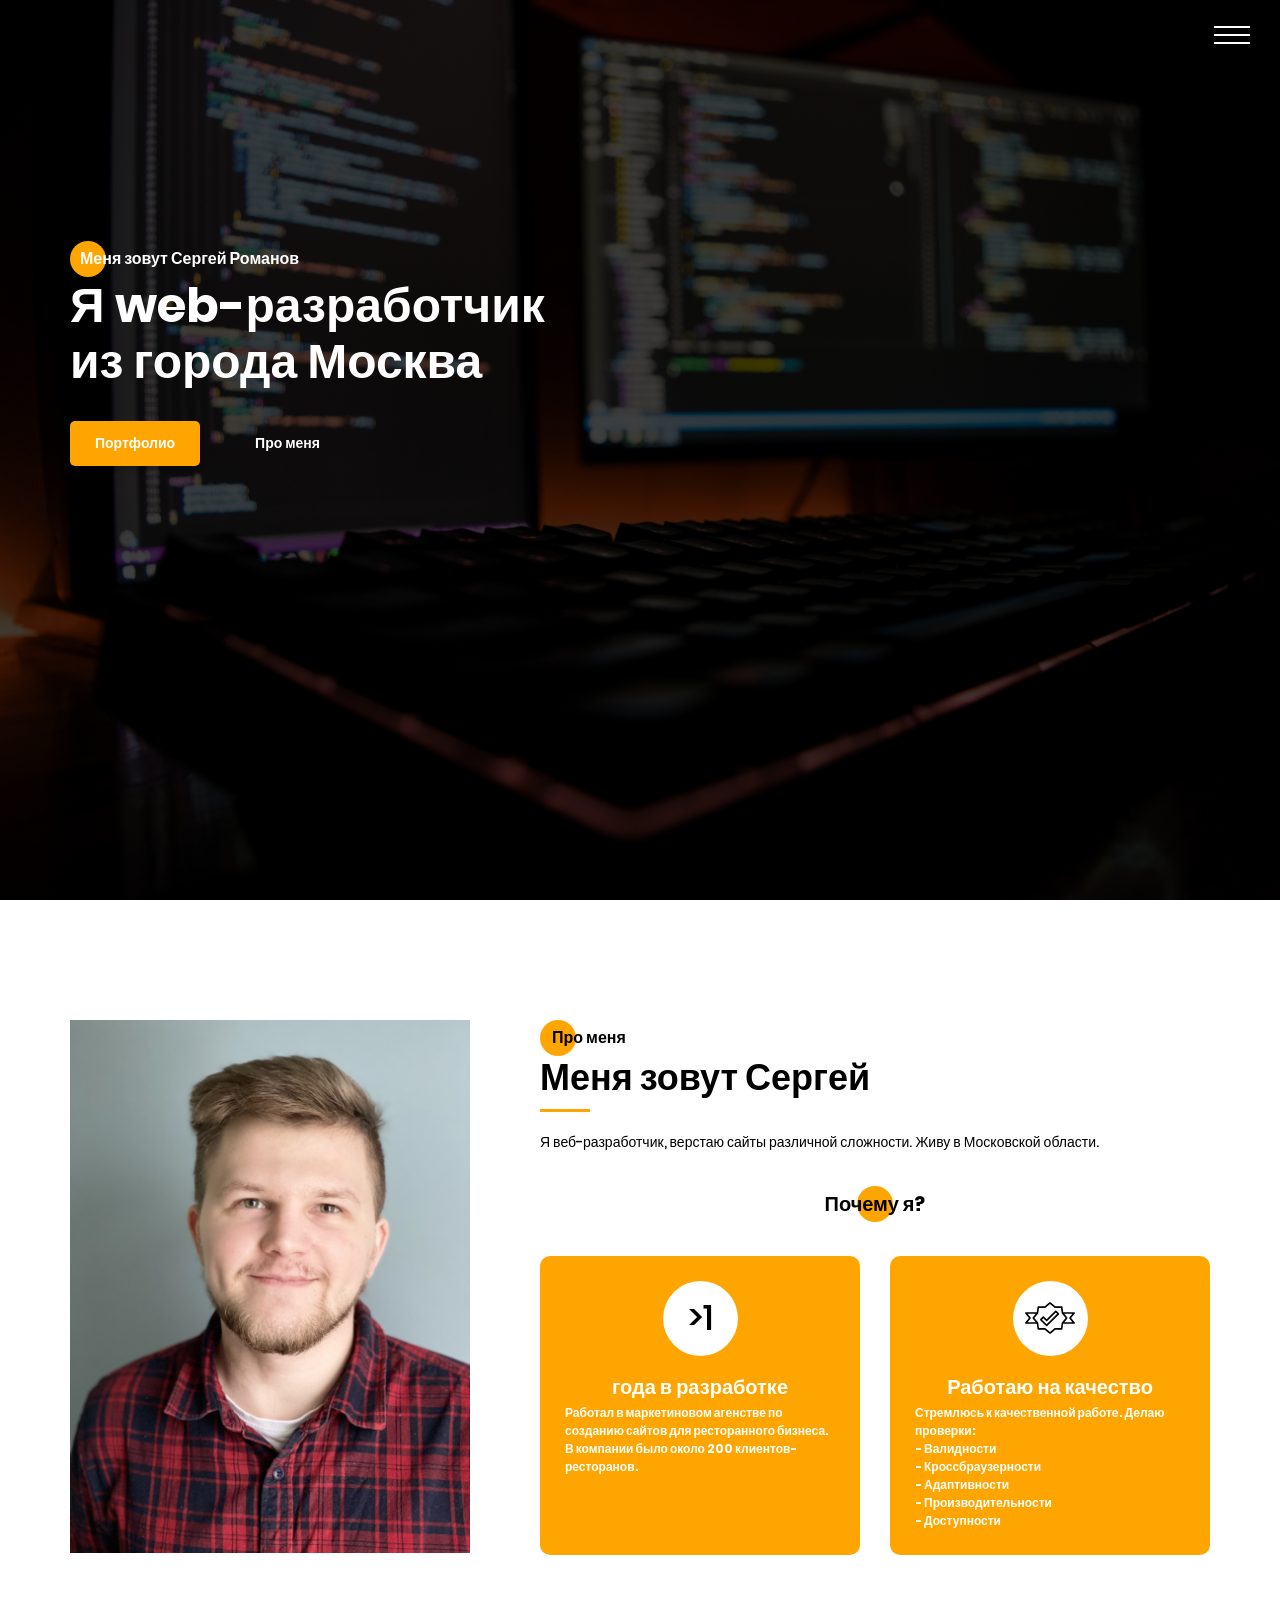
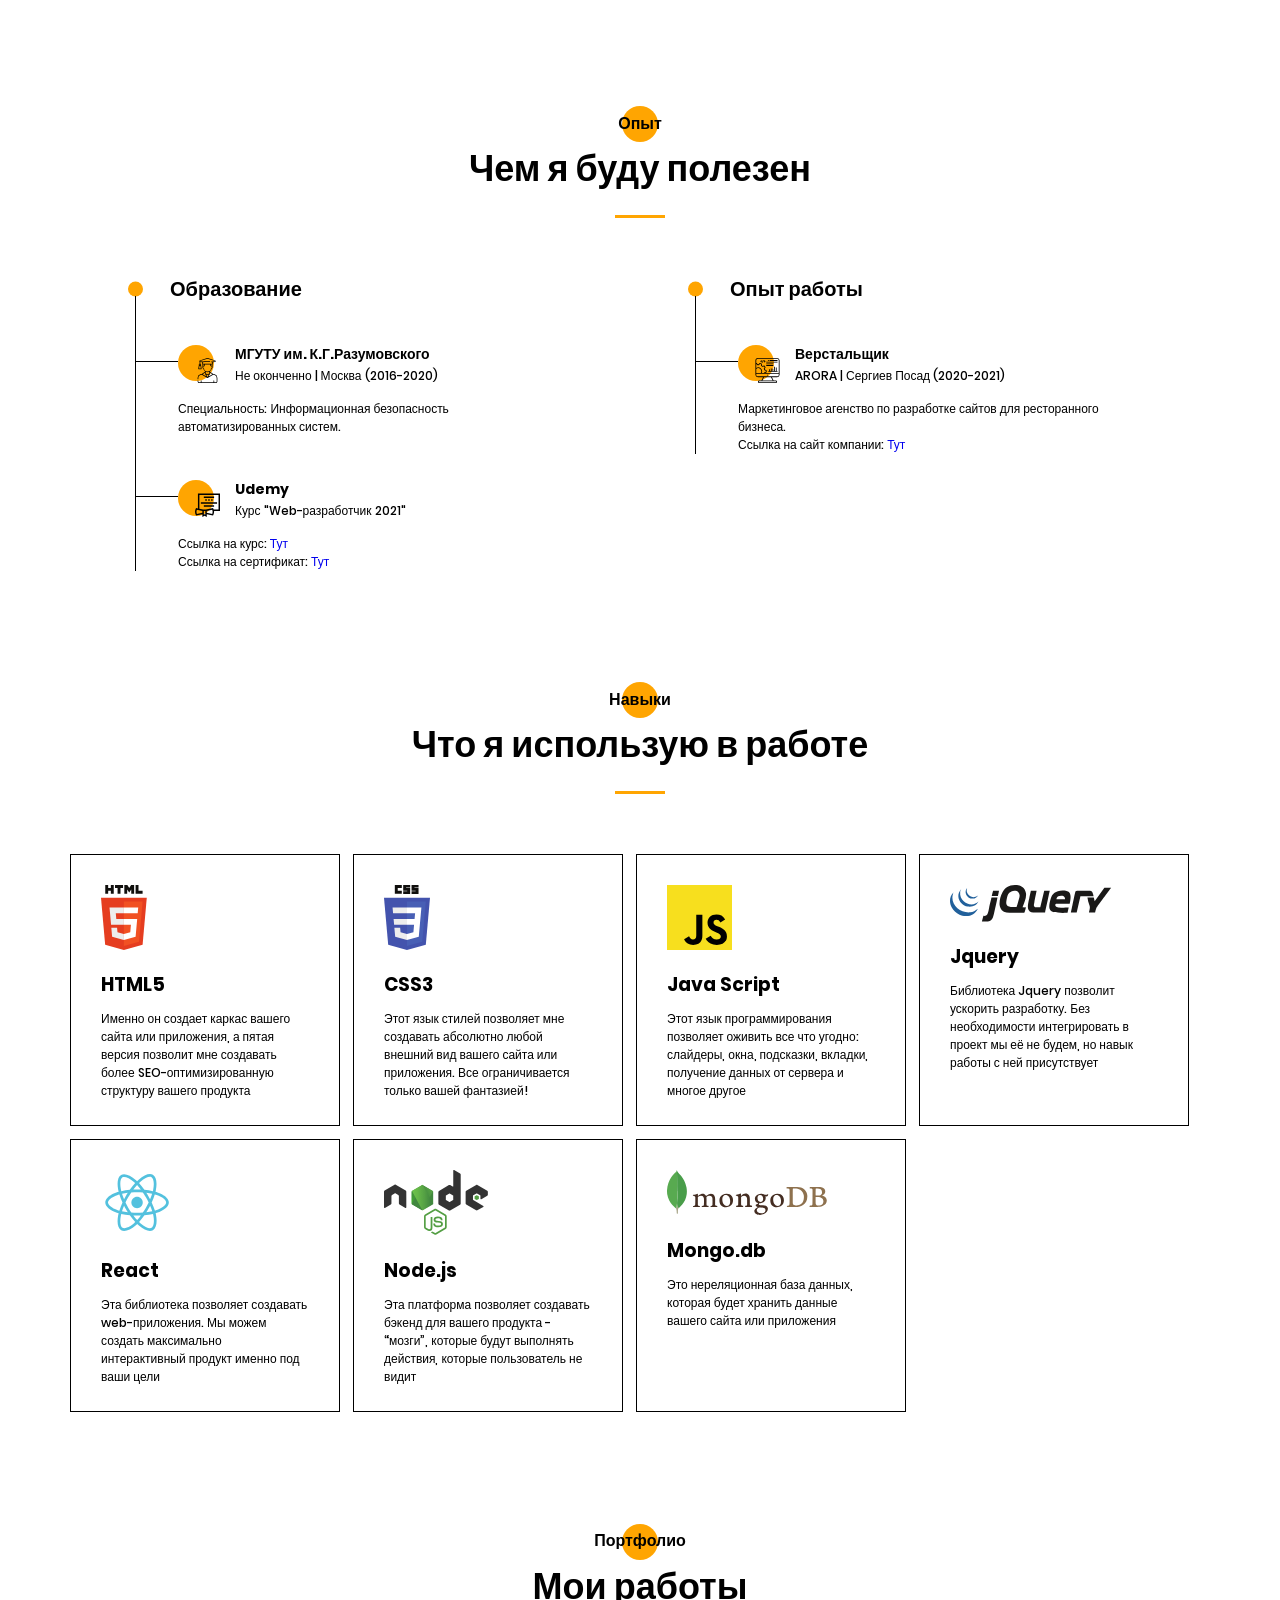
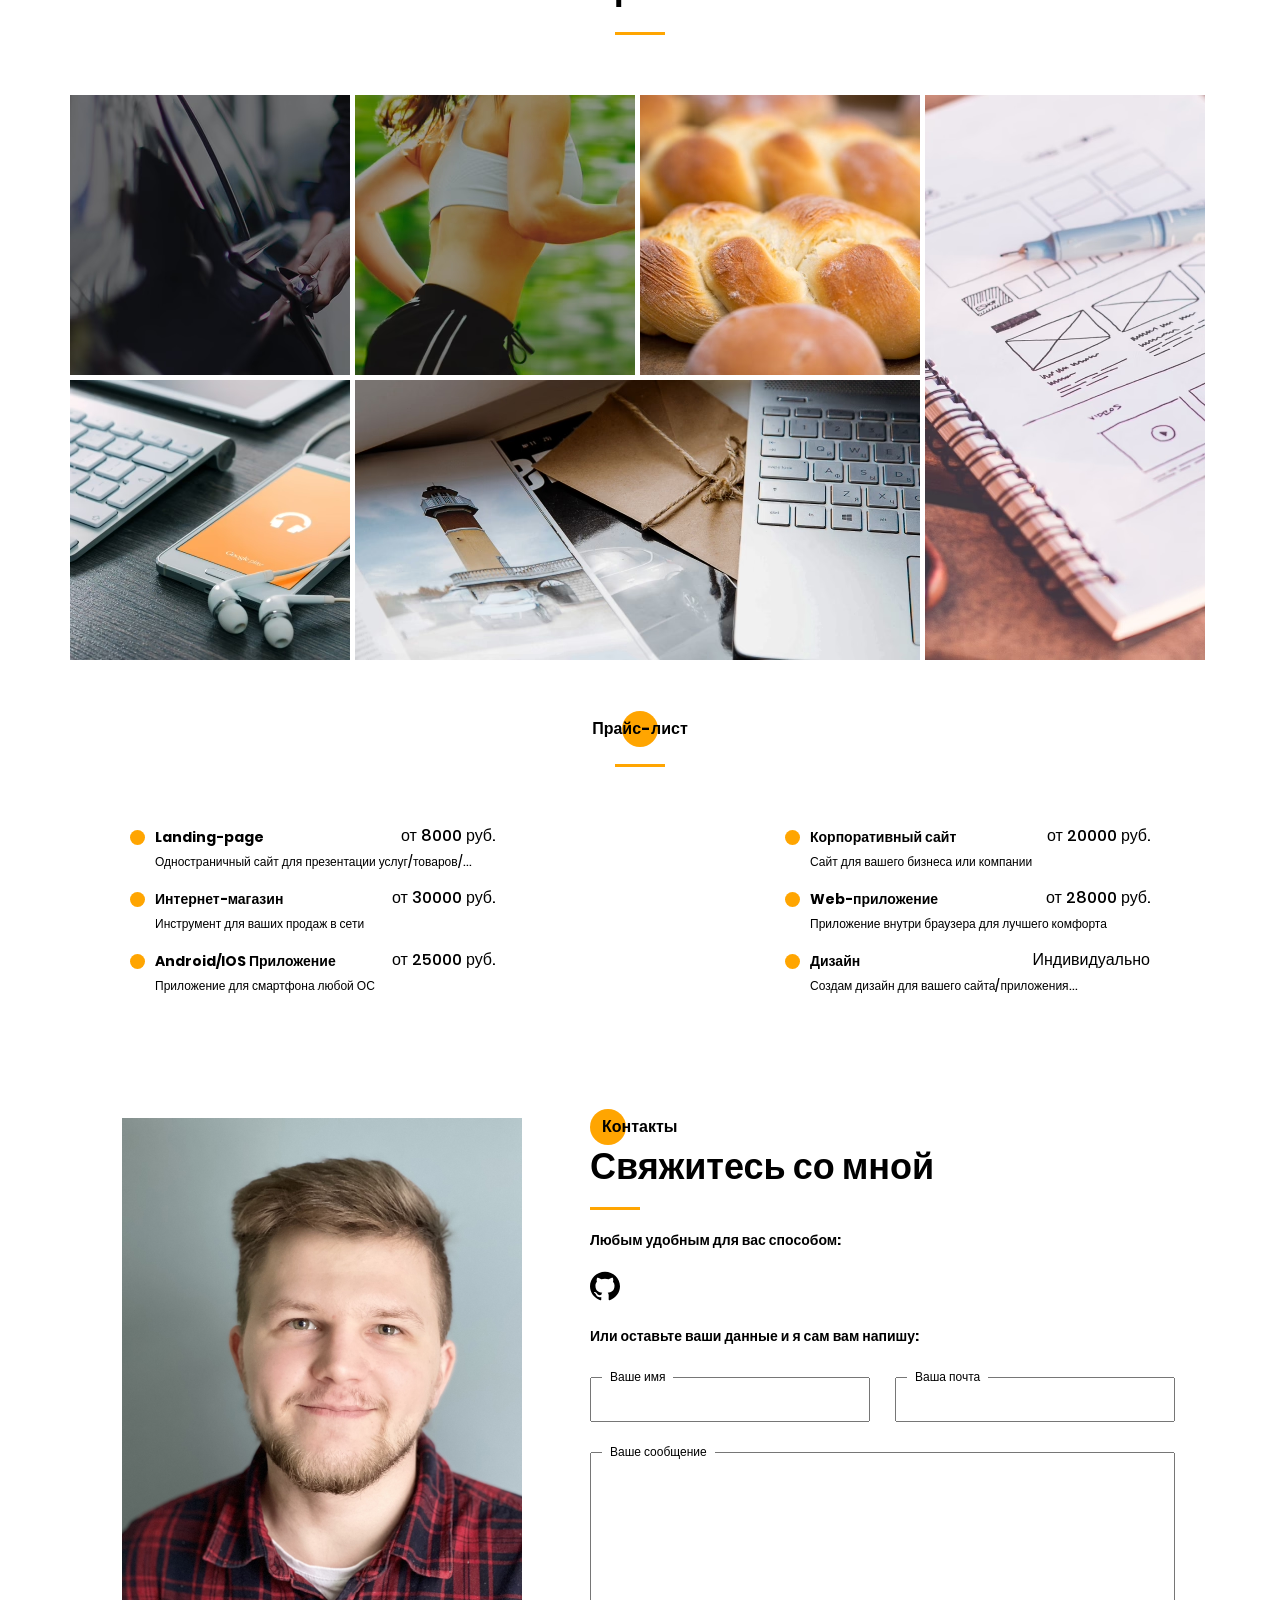
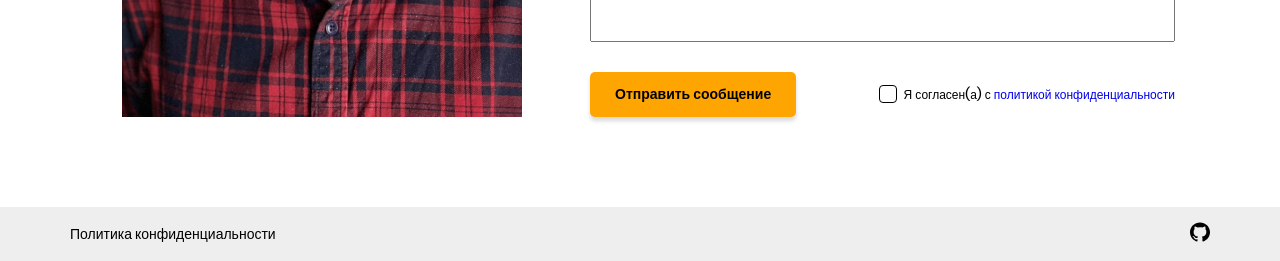
==== index.html @ 09a86904 "change text" ====
<!DOCTYPE html>
<html lang="ru" class="page">

<head>
  <meta charset="UTF-8">
  <meta name="viewport" content="width=device-width, initial-scale=1.0">
  <link rel="shortcut icon" href="favicon.ico" type="image/x-icon">
  <meta http-equiv="X-UA-Compatible" content="ie=edge">
  <meta name="theme-color" content="#111111">
  <meta name="description" content="Здесь вы можете заказать верстку сайта быстро и недорого.">
  <title>Портфолио | Романов Сергей</title>
  <link rel="stylesheet" href="css/vendor.css">
  <link rel="stylesheet" href="css/main.css">
  <script defer src="js/main.js"></script>
</head>


<body class="page__body">
  <div class="site-container">
    <main class="main">
      <div id="menu" class="menu">
    <div class="menu__block" tabindex="-1">
        <button class="btn-reset menu__close" tabindex="-1" aria-label="Закрыть меню">
          <svg>
            <use xlink:href="img/sprite.svg#Close"></use>
          </svg>
        </button>
        <nav class="menu__nav">
            <ul class="menu__list">
                <li class="menu__link"><a href="#about" aria-label="Перейти к разделу 'Про меня'">ПРО МЕНЯ</a></li>
                <li class="menu__link"><a href="#resume" aria-label="Перейти к разделу 'Мой опыт'">МОЙ ОПЫТ</a></li>
                <li class="menu__link"><a href="#skills" aria-label="Перейти к разделу 'Мои Навыки'">МОИ НАВЫКИ</a></li>
                <li class="menu__link"><a href="#portfolio" aria-label="Перейти к разделу 'Мои работы'">МОИ РАБОТЫ</a></li>
                <li class="menu__link"><a href="#price" aria-label="Перейти к разделу 'Прайс-лист'">ПРАЙС-ЛИСТ</a></li>
                <li class="menu__link"><a href="#contact" aria-label="Перейти к разделу 'Контакты'">КОНТАКТЫ</a></li>
            </ul>
        </nav>

        <ul class="menu__social">
            <li class="menu__social-item">
                <a target="_blank" href="https://github.com/Flargoin" class="menu__social-link" aria-label="Страница Github">
                  <svg>
                    <use xlink:href="img/sprite.svg#Github"></use>
                  </svg>
                </a>
            </li>
        </ul>
    </div>

    <div class="menu__overlay"></div>
</div>

      
      <section id="hero" class="hero">
    <a class="hero__hamburger" aria-label="Открыть меню сайта" href="#">
      <span></span>
    </a>
  <div class="container">
    <div class="hero__content">
      <div class="hero__subtitle title title--fz16">Меня зовут Сергей Романов</div>
      <h1 class="hero__title title title--fz48">Я web-разработчик из города Москва</h1>
      <div class="hero__btns">
        <a class="hero__portfolio-btn main-btn" href="#portfolio" aria-label="Перейти к списку работ">Портфолио</a>
        <a class="hero__about-btn second-btn" href="#about" aria-label="Перейти к разделу 'Про меня'">Про меня</a>
      </div>
    </div>
  </div>
</section>

      <section id="about" class="about">
    <div class="container">
        <div class="about__inner">
            <div class="about__img">
                <picture>
                  <source srcset="./img/about-img.avif" type="image/avif">
                  <source srcset="./img/about-img.webp" type="image/webp">
                  <img loading="lazy" src="./img/about-img.jpg" class="image" alt="">
                </picture>
            </div>
            <div class="about__content">
                <h2 class="about__subtitle title title--fz16">Про меня</h2>
                <div class="about__title title title--fz36">Меня зовут Сергей</div>
                <div class="divider"></div>
                <p class="about__text">
                 Я веб-разработчик, верстаю сайты различной сложности. Живу в Московской области.
                </p>
                <div class="about__advantages advantages">
                    <div class="title title--fz20 advantages__title">
                      Почему я?
                    </div>
                    <div class=" advantages__inner">

                      <div class="advantages__item">
                          <div class="advantages__item-icon">
                            >1
                          </div>
                          <div class="advantages__info">
                              <h3 class="advantages__item-title title title--fz20">года в разработке</h3>
                              <div class="advantages__item-text">
                                  Работал в маркетиновом агенстве по созданию сайтов для ресторанного бизнеса.
                                  В компании было около 200 клиентов-ресторанов.
                              </div>
                          </div>
                      </div>

                      <div class="advantages__item">
                          <div class="advantages__item-icon">
                              <svg>
                                <use xlink:href="img/sprite.svg#quality"></use>
                              </svg>
                          </div>
                          <div class="advantages__info">
                              <h3 class="advantages__item-title title title--fz20">Работаю на качество</h3>
                              <div class="advantages__item-text">
                                <!-- Переделать на список -->
                                Стремлюсь к качественной работе.
                                Делаю проверки:
                                <ul>
                                    <li>- Валидности</li>
                                    <li>- Кроссбраузерности</li>
                                    <li>- Адаптивности</li>
                                    <li>- Производительности</li>
                                    <li>- Доступности</li>
                                </ul>
                              </div>
                          </div>
                      </div>

<!--                       <div class="advantages__item">
                          <div class="advantages__item-icon">
                              <svg>
                                <use xlink:href="img/sprite.svg#book"></use>
                              </svg>
                          </div>
                          <div class="advantages__info">
                              <h3 class="advantages__item-title title title--fz20">Учусь новому</h3>
                              <div class="advantages__item-text">
                                  На данный момент прохожу курсы, друг за другом.
                                  В приоритете JavaScript и React.
                              </div>
                          </div>
                      </div> -->
                  </div>
                </div>
            </div>
        </div>
    </div>
</section>

      <section id="resume" class="resume">
    <div class="container">
        <h2 class="title title--fz16 resume__title">Опыт</h2>
        <div class="title title--fz36 resume__subtitle">Чем я буду полезен</div>
        <div class="divider"></div>

        <div class="resume__wrapper">
            <div class="resume__column">
                <h3 class="title title--fz20 resume__column-title">Образование</h3>


                <ul>
                    <li>
                        <div class="resume__item">
                            <div class="resume__item-head">
                                <div class="resume__item-icon">
                                    <svg class="">
                                      <use xlink:href="img/sprite.svg#University"></use>
                                    </svg>
                                </div>
                                <h4 class="title title--fz14 resume__item-title">
                                    МГУТУ им. К.Г.Разумовского
                                </h4>
                                <div class="resume__item-location">
                                    Не оконченно | Москва (2016-2020)
                                </div>
                            </div>
                            <div class="resume__item-body">
                                Специальность: Информационная безопасность автоматизированных систем.
                            </div>
                        </div>
                    </li>
                    <li>
                        <div class="resume__item">
                            <div class="resume__item-head">
                                <div class="resume__item-icon">
                                    <svg class="">
                                      <use xlink:href="img/sprite.svg#Courses"></use>
                                    </svg>
                                </div>
                                <h4 class="title title--fz14 resume__item-title">
                                    Udemy
                                </h4>
                                <div class="resume__item-location">
                                    Курс "Web-разработчик 2021"
                                </div>
                            </div>

                            <div class="resume__item-body">
                                Ссылка на курс: <a target="_blank" href="https://www.udemy.com/course/webdeveloper/" aria-label="Ссылка на курс">Тут</a><br>
                                Ссылка на сертификат: <a target="_blank" href="https://udemy-certificate.s3.amazonaws.com/pdf/UC-37248fbf-ba87-4521-9a30-e60931971bc7.pdf" aria-label="Ссылка на сертификат">Тут</a> <br>
                            </div>
                        </div>
                    </li>
                </ul>
            </div>

            <div class="resume__column">
                <h3 class="title title--fz20 resume__column-title">Опыт работы</h3>

                <ul>
                    <li>
                        <div class="resume__item">
                            <div class="resume__item-head">
                                <div class="resume__item-icon">
                                    <svg class="">
                                      <use xlink:href="img/sprite.svg#Developer"></use>
                                    </svg>
                                </div>
                                <h4 class="title title--fz14 resume__item-title">
                                    Верстальщик
                                </h4>
                                <div class="resume__item-location">
                                    ARORA | Сергиев Посад (2020-2021)
                                </div>
                            </div>

                            <div class="resume__item-body">
                                Маркетинговое агенство по разработке сайтов для ресторанного бизнеса. <br>
                                Ссылка на сайт компании: <a target="_blank" href="https://arora.pro/" aria-label="Ссылка на сайт компании">Тут</a>
                            </div>
                        </div>
                    </li>
                </ul>
            </div>
        </div>
    </div>
</section>

      <section id="skills" class="skills">
  <div class="container">
    <h2 class="title title--fz16 skills__title">Навыки</h2>
    <div class="title title--fz36 skills__subtitle">Что я использую в работе</div>
    <div class="divider"></div>

    <div class="skills__wrapper">
      <div class="skills__item">
        <img class="skills__item-img" src="./img/svg/html5.svg" alt="html5 logo">

        <h3 class="title title--fz21 skills__item-title">
          HTML5
        </h3>
        <p class="skills__item-text">
          Именно он создает каркас вашего сайта или приложения, а пятая версия позволит мне создавать более SEO-оптимизированную структуру вашего продукта
        </p>
      </div>

      <div class="skills__item">
        <img class="skills__item-img" src="./img/svg/css3.svg" alt="CSS3 logo">

        <h3 class="title title--fz21 skills__item-title">
          CSS3
        </h3>
        <p class="skills__item-text">
          Этот язык стилей позволяет мне создавать абсолютно любой внешний вид вашего сайта или приложения. Все ограничивается только вашей фантазией!
        </p>
      </div>

      <div class="skills__item">
        <img class="skills__item-img" src="./img/svg/JS.svg" alt="JavaScript logo">

        <h3 class="title title--fz21 skills__item-title">
          Java Script
        </h3>
        <p class="skills__item-text">
          Этот язык программирования позволяет оживить все что угодно: слайдеры, окна, подсказки, вкладки, получение данных от сервера и многое другое
        </p>
      </div>

      <div class="skills__item">
        <img class="skills__item-img" src="./img/svg/Jquery.svg" alt="Jquery logo">

        <h3 class="title title--fz21 skills__item-title">
          Jquery
        </h3>
        <p class="skills__item-text">
          Библиотека Jquery позволит ускорить разработку. Без необходимости интегрировать в проект мы её не будем, но навык работы с ней присутствует
        </p>
      </div>

      <div class="skills__item">
        <img class="skills__item-img" src="./img/svg/React.svg" alt="React logo">

        <h3 class="title title--fz21 skills__item-title">
          React
        </h3>
        <p class="skills__item-text">
          Эта библиотека позволяет создавать web-приложения. Мы можем создать максимально интерактивный продукт именно под ваши цели
        </p>
      </div>

      <div class="skills__item">
        <img class="skills__item-img" src="./img/svg/Node.js.svg" alt="Nodejs logo">

        <h3 class="title title--fz21 skills__item-title">
          Node.js
        </h3>
        <p class="skills__item-text">
          Эта платформа позволяет создавать бэкенд для вашего продукта - “мозги”, которые будут выполнять действия, которые пользователь не видит
        </p>
      </div>

      <div class="skills__item">
        <img class="skills__item-img" src="./img/svg/Mongo.db.svg" alt="Mongo logo">

        <h3 class="title title--fz21 skills__item-title">
          Mongo.db
        </h3>
        <p class="skills__item-text">
          Это нереляционная база данных, которая будет хранить данные вашего сайта или приложения
        </p>
      </div>
    </div>
  </div>
</section>

      <section id="portfolio" class="portfolio">
  <div class="container">
    <h2 class="title title--fz16 centered portfolio__title">Портфолио</h2>
    <div class="title title--fz36 centered portfolio__subtitle">Мои работы</div>
    <div class="divider"></div>

    <div class="portfolio__wrapper">
      <a class="portfolio__item" href="#" tabindex="0" aria-label="Проект Uber">
        <picture>
          <source srcset="./img/portfolio/uber.avif" type="image/avif">
          <source srcset="./img/portfolio/uber.webp" type="image/webp">
          <img loading="lazy" src="./img/portfolio/uber.jpg" class="image" width="280" height="280" alt="Uber site">
        </picture>
        <div class="portfolio__item-inner">
          <h3 class="title title--fz20 portfolio__item-title">
            Uber Taxi
          </h3>
          <p class="portfolio__item-text">
            Сайт где можно быстро и просто заказать такси
          </p>
        </div>
      </a>

      <a class="portfolio__item" href="#" tabindex="0" aria-label="Проект Pulse">
        <picture>
          <source srcset="./img/portfolio/pulse.avif" type="image/avif">
          <source srcset="./img/portfolio/pulse.webp" type="image/webp">
          <img loading="lazy" src="./img/portfolio/pulse.jpg" class="image" width="280" height="280" alt="Uber site">
        </picture>
        <div class="portfolio__item-inner">
          <h3 class="title title--fz20 portfolio__item-title">
            Pulse
          </h3>
          <p class="portfolio__item-text">
            Сайт где можно подобрать пульсометр для ваших задач.
          </p>
        </div>
      </a>

      <a class="portfolio__item" href="#" tabindex="0" aria-label="Проект Bread">
        <picture>
          <source srcset="./img/portfolio/bread.avif" type="image/avif">
          <source srcset="./img/portfolio/bread.webp" type="image/webp">
          <img loading="lazy" src="./img/portfolio/bread.jpg" class="image" width="280" height="280" alt="Uber site">
        </picture>
        <div class="portfolio__item-inner">
          <h3 class="title title--fz20 portfolio__item-title">
            Bread
          </h3>
          <p class="portfolio__item-text">
            Сайт пекарни в г.Москва
          </p>
        </div>
      </a>

      <a class="portfolio__item portfolio__item--vertical" href="#" tabindex="0" aria-label="Проект Plans">
        <picture>
          <source srcset="./img/portfolio/plans.avif" type="image/avif">
          <source srcset="./img/portfolio/plans.webp" type="image/webp">
          <img loading="lazy" src="./img/portfolio/plans.jpg" class="image" alt="Uber site">
        </picture>
        <div class="portfolio__item-inner">
          <h3 class="title title--fz20 portfolio__item-title">
            Plans
          </h3>
          <p class="portfolio__item-text">
            Сайт для удобного планирования дня.
          </p>
        </div>
      </a>

      <a class="portfolio__item" href="#" tabindex="0" aria-label="Проект IPad">
        <picture>
          <source srcset="./img/portfolio/ipad.avif" type="image/avif">
          <source srcset="./img/portfolio/ipad.webp" type="image/webp">
          <img loading="lazy" src="./img/portfolio/ipad.jpg" class="image" width="280" height="280" alt="Uber site">
        </picture>
        <div class="portfolio__item-inner">
          <h3 class="title title--fz20 portfolio__item-title">
            iPad
          </h3>
          <p class="portfolio__item-text">
            Сайт для любителей техники Apple, а в частности IPad.
        </div>
      </a>

      <a class="portfolio__item portfolio__item--horizontal" href="#" tabindex="0" aria-label="Проект Mac">
        <picture>
          <source srcset="./img/portfolio/mac.avif" type="image/avif">
          <source srcset="./img/portfolio/mac.webp" type="image/webp">
          <img loading="lazy" src="./img/portfolio/mac.jpg" class="image" alt="Uber site">
        </picture>
        <div class="portfolio__item-inner">
          <h3 class="title title--fz20 portfolio__item-title">
            Mac
          </h3>
          <p class="portfolio__item-text">
            Сайт для любителей техники Apple, а в частности Mac.
          </p>
        </div>
      </a>
    </div>
  </div>
</section>

      <div id="price" class="price">
  <div class="container">
    <h2 class="title title--fz16 price__title">Прайс-лист</h2>
    <div class="divider"></div>

    <div class="price__wrapper">

      <div class="price__item">
        <div class="price__item-title">
          Landing-page
        </div>
        <div class="price__item-value">
          от 8000 руб.
        </div>
        <p class="price__item-descr">
          Одностраничный сайт для презентации услуг/товаров/...
        </p>
      </div>

      <div class="price__item">
        <div class="price__item-title">
          Корпоративный сайт
        </div>
        <div class="price__item-value">
          от 20000 руб.
        </div>
        <p class="price__item-descr">
          Сайт для вашего бизнеса или компании
        </p>
      </div>

      <div class="price__item">
        <div class="price__item-title">
          Интернет-магазин
        </div>
        <div class="price__item-value">
          от 30000 руб.
        </div>
        <p class="price__item-descr">
          Инструмент для ваших продаж в сети
        </p>
      </div>

      <div class="price__item">
        <div class="price__item-title">
          Web-приложение
        </div>
        <div class="price__item-value">
          от 28000 руб.
        </div>
        <p class="price__item-descr">
          Приложение внутри браузера для лучшего комфорта
        </p>
      </div>

      <div class="price__item">
        <div class="price__item-title">
          Android/IOS Приложение
        </div>
        <div class="price__item-value">
          от 25000 руб.
        </div>
        <p class="price__item-descr">
          Приложение для смартфона любой ОС
        </p>
      </div>

      <div class="price__item">
        <div class="price__item-title">
          Дизайн
        </div>
        <div class="price__item-value">
          Индивидуально
        </div>
        <p class="price__item-descr">
          Создам дизайн для вашего сайта/приложения...
        </p>
      </div>

    </div>
  </div>
</div>

      <section id="contact" class="contact">
  <div class="container">
    <div class="contact__wrapper">

      <div class="contact__img">
        <picture>
          <source srcset="./img/about-img.avif" type="image/avif">
          <source srcset="./img/about-img..webp" type="image/webp">
          <img loading="lazy" src="./img/about-img.jpg" class="image" alt="photo">
        </picture>
      </div>

      <div class="contact__content">
        <h2 class="title title--fz16 contact__title">Контакты</h2>
        <div class="title title--fz36 contact__subtitle">Свяжитесь со мной</div>
        <div class="divider"></div>

        <div class="contact__social">
          <p class="contact__text">
            Любым удобным для вас способом:
          </p>
          <ul class="social contact__social-list" title="Социальные сети">
            <li class="social__item">
              <a href="https://github.com/Flargoin" target="_blank" class="social__link social__link--fb" aria-label="Страница Github">
                <svg>
                  <use xlink:href="img/sprite.svg#Github"></use>
                </svg>
              </a>
            </li>
          </ul>
        </div>

        <p class="contact__text">
          Или оставьте ваши данные и я сам вам напишу:
        </p>

        <form class="form contact__form" action="#">
          <div class="form__group">
            <label class="form__label" for="form__name">Ваше имя</label>
            <input id="form__name" class="form__input" type="text" aria-label="Введите своё имя">
          </div>

          <div class="form__group">
            <label class="form__label" for="form__email">Ваша почта</label>
            <input id="form__email" class="form__input" type="text" aria-label="Введите свою электронную почту">
          </div>

          <div class="form__group form__textarea">
            <label class="form__label" for="form__text">Ваше сообщение</label>
            <textarea id="form__text" name="text" cols="30" rows="10" aria-label="Введите своё сообщение"></textarea>
          </div>

          <div class="form__bottom">
            <button class="main-btn form__btn">Отправить сообщение</button>
            <div class="form__group">
              <input id="form__policy" class="form__checkbox" type="checkbox" aria-label="Поставив здесь галочку вы принимаете политику конфиденциальности">
              <label for="form__policy" class="form__label-check">
                Я согласен(а) с <a target="_blank" href="./privacy.html" aria-label="Ссылка на политику конфиденциальности">политикой конфиденциальности</a>
              </label>
            </div>
          </div>
        </form>
      </div>

    </div>
  </div>
</section>

    </main>
      <footer class="footer">
  <div class="container">
    <div class="footer__inner">
      <a class="footer__policy" target="_blank" href="./privacy.html">
        Политика конфиденциальности
      </a>

      <div class="footer__social">
        <ul class="social" title="">
          <li class="social__item">
            <a href="https://github.com/Flargoin" target="_blank" class="social__link social__link--fb" aria-label="Страница Github">
              <svg>
                <use xlink:href="img/sprite.svg#Github"></use>
              </svg>
            </a>
          </li>
        </ul>
      </div>
    </div>
  </div>
</footer>


      <div class="overlay-modal">
  <div class="modal">
    <div class="modal__dialog">
      <div class="modal__content">
          <div class="modal__close" data-close>&times;</div>

          <div class="modal__inner">
            <img class="modal__img" src="../img/portfolio/uber.jpg" alt="Project img">

            <div class="modal__info">
              <h2 class="title title--fz20 modal__info-title">
                <a href="#">Проект Uber</a>
              </h2>
              <div class="title title--fz16 modal__info-suptitle">
                Одностраничный сайт (Лендинг)
              </div>
              <p class="modal__info-descr">
                Lorem ipsum dolor, sit amet consectetur adipisicing elit. Nisi rerum eaque, vitae laborum repudiandae quo quae eligendi enim nulla fugit, fuga nam ex eos, aperiam saepe laboriosam explicabo tempore reprehenderit.
                Corrupti dolorum dolor, dolorem, quis eligendi voluptas reiciendis enim rem ratione illum iste, pariatur explicabo cum!
              </p>
              <a href="#" class="btn main-btn modal__info-btn">
                Подробнее
              </a>
            </div>
          </div>
      </div>
    </div>
  </div>
</div>



  </div>
</body>

</html>
---- css/main.css ----
@charset "UTF-8";
:root {
  --font-family: "Poppins", sans-serif;
  --content-width: 1140px;
  --container-offset: 0px;
  --container-width: calc(var(--content-width) + (var(--container-offset) * 2));
  --light-color: #fff;
  --main-color: #ffa501;
}

/* stylelint-disable */ /* stylelint-disable */ /* stylelint-disable */
.custom-checkbox__field:checked + .custom-checkbox__content::after {
  opacity: 1;
}

.custom-checkbox__field:focus + .custom-checkbox__content::before {
  outline: 2px solid #f00;
  outline-offset: 2px;
}

.custom-checkbox__field:disabled + .custom-checkbox__content {
  opacity: 0.4;
  pointer-events: none;
}

/* stylelint-disable */ /* stylelint-disable */
@font-face {
  font-family: "Poppins";
  src: url("../resources/../fonts/Poppins-Medium.woff2") format("woff2");
  font-weight: 500;
  font-display: swap;
  font-style: normal;
}
@font-face {
  font-family: "Poppins";
  src: url("../resources/../fonts/Poppins-Bold.woff2") format("woff2");
  font-weight: 700;
  font-display: swap;
  font-style: normal;
}
html {
  -webkit-box-sizing: border-box;
  box-sizing: border-box;
  scroll-behavior: smooth;
}

*,
*::before,
*::after {
  -webkit-box-sizing: inherit;
  box-sizing: inherit;
  margin: 0;
  padding: 0;
}

.page {
  height: 100%;
  font-family: var(--font-family, sans-serif);
  -webkit-text-size-adjust: 100%;
}

.page__body {
  margin: 0;
  min-width: 320px;
  min-height: 100%;
  font-size: 16px;
}

img {
  height: auto;
  max-width: 100%;
  -o-object-fit: cover;
  object-fit: cover;
}

a {
  text-decoration: none;
}

ul {
  list-style-type: none;
}

.divider {
  width: 50px;
  height: 3px;
  background-color: var(--main-color);
  margin: 25px auto 0 auto;
}

.site-container {
  overflow: hidden;
  position: relative;
}

.is-hidden {
  display: none !important; /* stylelint-disable-line declaration-no-important */
}

.btn-reset {
  border: none;
  padding: 0;
  background: transparent;
  cursor: pointer;
}

.list-reset {
  list-style: none;
  margin: 0;
  padding: 0;
}

.input-reset {
  -webkit-appearance: none;
  -moz-appearance: none;
  appearance: none;
  border: none;
  border-radius: 0;
  background-color: #fff;
}
.input-reset::-webkit-search-decoration, .input-reset::-webkit-search-cancel-button, .input-reset::-webkit-search-results-button, .input-reset::-webkit-search-results-decoration {
  display: none;
}

.visually-hidden {
  position: absolute;
  overflow: hidden;
  margin: -1px;
  border: 0;
  padding: 0;
  width: 1px;
  height: 1px;
  clip: rect(0 0 0 0);
}

.container {
  margin: 0 auto;
  padding: 0 var(--container-offset);
  max-width: var(--container-width);
}

.js-focus-visible :focus:not(.focus-visible) {
  outline: none;
}

.centered {
  text-align: center;
}

.dis-scroll {
  position: fixed;
  left: 0;
  top: 0;
  overflow: hidden;
  width: 100%;
  height: 100vh;
  -ms-scroll-chaining: none;
  overscroll-behavior: none;
}

.page--ios .dis-scroll {
  position: relative;
}

/* общие блоки */
.title {
  font-weight: 700;
  color: #000000;
}
.title--fz48 {
  font-size: 48px;
}
.title--fz36 {
  font-size: 36px;
}
.title--fz16 {
  font-size: 16px;
}
.title--fz14 {
  font-size: 14px;
}
.title--fz20 {
  font-size: 20px;
}

.main-btn {
  height: 45px;
  line-height: 45px;
  padding: 0 25px;
  background: var(--main-color);
  -webkit-box-shadow: 0px 4px 4px rgba(0, 0, 0, 0.15);
  box-shadow: 0px 4px 4px rgba(0, 0, 0, 0.15);
  border-radius: 5px;
  border: none;
  font-weight: 700;
  font-size: 14px;
  color: #000000;
  cursor: pointer;
}

.second-btn {
  font-weight: 700;
  font-size: 14px;
  color: #fff;
  background: none;
  border: none;
  cursor: pointer;
}

.form {
  margin-top: 30px;
  display: -ms-grid;
  display: grid;
  -ms-grid-rows: 45px 30px 190px 30px 45px;
  -ms-grid-columns: (280px)[2];
  grid-template: 45px 190px 45px/repeat(2, 280px);
  -webkit-box-pack: justify;
  -ms-flex-pack: justify;
  justify-content: space-between;
  row-gap: 30px;
}
.form__group {
  position: relative;
}
.form__label {
  position: absolute;
  display: block;
  height: 18px;
  top: -9px;
  left: 12px;
  padding: 0 8px;
  font-weight: 500;
  font-size: 12px;
  line-height: 18px;
  color: #000000;
  background-color: #fff;
  z-index: 1;
}
.form__label-check {
  position: relative;
  padding-left: 25px;
  font-weight: 500;
  font-size: 12px;
  line-height: 18px;
  color: #000000;
}
.form__label-check:before {
  content: "";
  position: absolute;
  top: 50%;
  left: 0;
  -webkit-transform: translateY(-50%);
  -ms-transform: translateY(-50%);
  transform: translateY(-50%);
  width: 18px;
  height: 18px;
  border: 1px solid #000;
  border-radius: 4px;
  /*&:checked {
    background-color: var(--main-color);
  } */
}
.form__label-check:after {
  content: "";
  position: absolute;
  top: 50%;
  left: 0;
  -webkit-transform: translateY(-50%);
  -ms-transform: translateY(-50%);
  transform: translateY(-50%);
  display: block;
  width: 18px;
  height: 18px;
  border-radius: 4px;
  background-position: center;
  background-size: cover;
}
.form__input {
  padding: 0 20px;
  width: 100%;
  height: 100%;
  font-weight: 500;
  font-size: 12px;
  line-height: 18px;
  color: #000000;
}
.form__textarea {
  position: relative;
  -ms-grid-column: 1;
  -ms-grid-column-span: 2;
  grid-column: 1/3;
}
.form__textarea textarea {
  width: 100%;
  height: 100%;
  padding: 20px;
  resize: none;
}
.form__bottom {
  display: -webkit-box;
  display: -ms-flexbox;
  display: flex;
  -webkit-box-align: center;
  -ms-flex-align: center;
  align-items: center;
  -webkit-box-pack: justify;
  -ms-flex-pack: justify;
  justify-content: space-between;
  -ms-grid-column: 1;
  -ms-grid-column-span: 2;
  grid-column: 1/3;
}
.form__checkbox {
  position: absolute;
  width: 18px;
  height: 18px;
  border-radius: 4px;
  opacity: 0;
  z-index: 1;
}
.form__checkbox:checked + label::after {
  background-image: url("../img/svg/check.svg");
  background-color: var(--main-color);
  border: none;
}

.sidepanel {
  position: fixed;
  top: 230px;
  left: 50px;
  height: 340px;
  width: 30px;
  display: -webkit-box;
  display: -ms-flexbox;
  display: flex;
  -webkit-box-orient: vertical;
  -webkit-box-direction: normal;
  -ms-flex-direction: column;
  flex-direction: column;
  -webkit-box-align: center;
  -ms-flex-align: center;
  align-items: center;
  -webkit-box-pack: justify;
  -ms-flex-pack: justify;
  justify-content: space-between;
  z-index: 3;
}
.sidepanel__list {
  display: -webkit-box;
  display: -ms-flexbox;
  display: flex;
  -webkit-box-orient: vertical;
  -webkit-box-direction: reverse;
  -ms-flex-direction: column-reverse;
  flex-direction: column-reverse;
}
.sidepanel__item:not(:last-child) {
  margin-top: 15px;
}
.sidepanel__link svg {
  width: 20px;
  height: 20px;
  fill: #fff;
}
.sidepanel__divider {
  width: 2px;
  height: 70px;
  background-color: #fff;
}
.sidepanel__text {
  height: 150px;
  width: 25px;
  color: #fff;
}
.sidepanel__text span {
  display: block;
  width: 150px;
  -webkit-transform: rotate(-90deg) translate(-35%, -345%);
  -ms-transform: rotate(-90deg) translate(-35%, -345%);
  transform: rotate(-90deg) translate(-35%, -345%);
}

.menu {
  position: fixed;
  top: 0;
  left: -100%;
  width: 100%;
  height: 100vh;
  z-index: 10;
  visibility: hidden;
  opacity: 0;
  -webkit-transition: 0.6s;
  -o-transition: 0.6s;
  transition: 0.6s;
}
.menu.active {
  left: 0;
  visibility: visible;
  opacity: 1;
}
.menu__block {
  position: relative;
  width: 345px;
  height: 100%;
  padding-top: 140px;
  padding-left: 40px;
  background: var(--main-color);
  -webkit-transition: all 0.6s;
  -o-transition: all 0.6s;
  transition: all 0.6s;
  z-index: 10;
}
.menu__close {
  position: absolute;
  top: 25px;
  right: 25px;
  cursor: pointer;
}
.menu__close svg {
  width: 29px;
  height: 29px;
  -webkit-transition: fill 0.4s;
  -o-transition: fill 0.4s;
  transition: fill 0.4s;
}
.menu__close svg:hover, .menu__close svg:focus {
  fill: red;
}
.menu__list {
  padding-left: 35px;
}
.menu__link {
  position: relative;
  font-weight: 700;
  font-size: 24px;
  line-height: 36px;
}
.menu__link a {
  color: #FFFFFF;
  text-decoration: none;
}
.menu__link:not(:last-child) {
  margin-bottom: 10px;
}
.menu__link:before {
  content: "";
  position: absolute;
  left: -35px;
  top: 10px;
  width: 15px;
  height: 15px;
  border-radius: 100%;
  border: 1px solid #000;
  -webkit-transition: border-color 0.4s, background-color 0.4s;
  -o-transition: border-color 0.4s, background-color 0.4s;
  transition: border-color 0.4s, background-color 0.4s;
}
.menu__link:hover:before {
  border: none;
  background-color: #fff;
}
.menu__social {
  position: absolute;
  bottom: 50px;
  left: 50%;
  -webkit-transform: translateX(-50%);
  -ms-transform: translateX(-50%);
  transform: translateX(-50%);
  width: 90px;
  display: -webkit-box;
  display: -ms-flexbox;
  display: flex;
  -webkit-box-align: center;
  -ms-flex-align: center;
  align-items: center;
  -webkit-box-pack: justify;
  -ms-flex-pack: justify;
  justify-content: space-between;
}
.menu__social-link svg {
  width: 20px;
  height: 20px;
  fill: #fff;
}
.menu__overlay {
  position: fixed;
  top: 0;
  left: 0;
  width: 100%;
  height: 100%;
  background-color: #fff;
  opacity: 0.75;
}

.hero {
  position: relative;
  background-image: -webkit-image-set(url("../img/hero-bg.avif") type("image/avif"), url("../img/hero-bg.webp") type("image/webp"), url("../img/hero-bg.jpg") type("image/jpg"));
  background-image: image-set(url("../img/hero-bg.avif") type("image/avif"), url("../img/hero-bg.webp") type("image/webp"), url("../img/hero-bg.jpg") type("image/jpg"));
  background-position: center;
  background-repeat: no-repeat;
  background-size: cover;
  min-height: 100vh;
}
.hero:before {
  content: "";
  position: absolute;
  width: 100%;
  height: 100%;
  display: block;
  background: rgba(0, 0, 0, 0.75);
  z-index: 1;
}
.hero__content {
  padding-top: 250px;
}
.hero__subtitle {
  position: relative;
  padding-left: 10px;
  color: #fff;
  z-index: 2;
}
.hero__subtitle::after {
  content: "";
  position: absolute;
  top: 50%;
  left: 0;
  -webkit-transform: translateY(-50%);
  -ms-transform: translateY(-50%);
  transform: translateY(-50%);
  width: 36px;
  height: 36px;
  border-radius: 100%;
  background: var(--main-color);
  z-index: -1;
}
.hero__title {
  position: relative;
  margin-top: 10px;
  max-width: 536px;
  color: #fff;
  z-index: 2;
}
.hero__btns {
  position: relative;
  display: -webkit-box;
  display: -ms-flexbox;
  display: flex;
  -webkit-box-align: center;
  -ms-flex-align: center;
  align-items: center;
  -webkit-box-pack: justify;
  -ms-flex-pack: justify;
  justify-content: space-between;
  width: 250px;
  margin-top: 25px;
  z-index: 2;
}
.hero__portfolio-btn {
  display: block;
  margin-right: 45px;
  color: #fff;
}
.hero__hamburger {
  position: absolute;
  top: 20px;
  right: 30px;
  display: -webkit-box;
  display: -ms-flexbox;
  display: flex;
  -webkit-box-align: center;
  -ms-flex-align: center;
  align-items: center;
  width: 36px;
  height: 30px;
  cursor: pointer;
  z-index: 1;
}
.hero__hamburger span {
  display: block;
  width: 100%;
  height: 2px;
  background: #fff;
}
.hero__hamburger span::after {
  content: "";
  display: block;
  width: 100%;
  height: 2px;
  -webkit-transform: translateY(-10px);
  -ms-transform: translateY(-10px);
  transform: translateY(-10px);
  background: #fff;
}
.hero__hamburger span::before {
  content: "";
  display: block;
  width: 100%;
  height: 2px;
  -webkit-transform: translateY(8px);
  -ms-transform: translateY(8px);
  transform: translateY(8px);
  background: #fff;
}

.about {
  padding-top: 120px;
}
.about .divider {
  margin-left: 0;
}
.about__inner {
  display: -ms-grid;
  display: grid;
  -ms-grid-columns: 400px 670px;
  grid-template-columns: 400px 670px;
  -ms-grid-rows: minmax(245px) minmax(255px);
  grid-template-rows: minmax(245px) minmax(255px);
  grid-auto-rows: minmax(245px);
  -webkit-column-gap: 70px;
  -moz-column-gap: 70px;
  column-gap: 70px;
  row-gap: 40px;
}
.about__img {
  -ms-grid-row: 1;
  -ms-grid-row-span: 2;
  grid-row: 1/3;
  border-radius: 5px;
  max-width: 600px;
  max-height: 600px;
}
.about__img img {
  width: 100%;
}
.about__subtitle {
  position: relative;
  padding-left: 12px;
  padding-top: 1px;
}
.about__subtitle::after {
  content: "";
  position: absolute;
  top: 50%;
  left: 0;
  -webkit-transform: translateY(-50%);
  -ms-transform: translateY(-50%);
  transform: translateY(-50%);
  width: 36px;
  height: 36px;
  border-radius: 100%;
  background: var(--main-color);
  z-index: -1;
}
.about__content {
  padding-top: 8px;
}
.about__content .divider {
  margin-top: 10px;
}
.about__title {
  margin-top: 10px;
}
.about__text {
  font-size: 14px;
  font-weight: 500;
  line-height: 21px;
  margin-top: 20px;
}

.advantages {
  margin-top: 40px;
}
.advantages__title {
  position: relative;
  text-align: center;
}
.advantages__title::after {
  content: "";
  position: absolute;
  top: 50%;
  left: 0;
  -webkit-transform: translateY(-50%);
  -ms-transform: translateY(-50%);
  transform: translateY(-50%);
  width: 36px;
  height: 36px;
  border-radius: 100%;
  background: var(--main-color);
  z-index: -1;
}
.advantages__title:after {
  top: 50%;
  left: 50%;
  -webkit-transform: translate(-50%, -50%);
  -ms-transform: translate(-50%, -50%);
  transform: translate(-50%, -50%);
}
.advantages__inner {
  margin-top: 40px;
  display: -ms-grid;
  display: grid;
  /* grid-template: repeat(2, 1fr) / repeat(2, 1fr); */
  -ms-grid-columns: (1fr)[2];
  grid-template-columns: repeat(2, 1fr);
  grid-auto-rows: 1fr;
  -webkit-column-gap: 30px;
  -moz-column-gap: 30px;
  column-gap: 30px;
  row-gap: 30px;
}
.advantages__item {
  background-color: var(--main-color);
  padding: 25px;
  border-radius: 10px;
}
.advantages__item-icon {
  position: relative;
  width: 75px;
  height: 75px;
  margin: 0 auto;
  font-size: 35px;
  display: -webkit-box;
  display: -ms-flexbox;
  display: flex;
  -webkit-box-align: center;
  -ms-flex-align: center;
  align-items: center;
  -webkit-box-pack: center;
  -ms-flex-pack: center;
  justify-content: center;
  background-color: #fff;
  border-radius: 100%;
  color: #000;
}
.advantages__item-icon svg {
  width: 50px;
  height: 50px;
  fill: #000;
}
.advantages__item-title {
  color: #fff;
  text-align: center;
  margin-top: 20px;
}
.advantages__item-text {
  margin-top: 5px;
  font-weight: 700;
  font-size: 12px;
  line-height: 18px;
  color: #fff;
}

.resume {
  padding-top: 120px;
}
.resume__title {
  position: relative;
  text-align: center;
}
.resume__title::after {
  content: "";
  position: absolute;
  top: 50%;
  left: 0;
  -webkit-transform: translateY(-50%);
  -ms-transform: translateY(-50%);
  transform: translateY(-50%);
  width: 36px;
  height: 36px;
  border-radius: 100%;
  background: var(--main-color);
  z-index: -1;
}
.resume__title:after {
  top: 50%;
  left: 50%;
  -webkit-transform: translate(-50%, -50%);
  -ms-transform: translate(-50%, -50%);
  transform: translate(-50%, -50%);
}
.resume__subtitle {
  margin-top: 15px;
  text-align: center;
}
.resume__wrapper {
  padding: 60px 65px 0 65px;
  display: -ms-grid;
  display: grid;
  -ms-grid-columns: (425px)[2];
  grid-template-columns: repeat(2, 425px);
  -webkit-column-gap: 135px;
  -moz-column-gap: 135px;
  column-gap: 135px;
}
.resume__column-title {
  position: relative;
  padding-left: 35px;
}
.resume__column-title::before {
  content: "";
  position: absolute;
  left: -7px;
  top: 50%;
  -webkit-transform: translateY(-50%);
  -ms-transform: translateY(-50%);
  transform: translateY(-50%);
  width: 15px;
  height: 15px;
  border-radius: 100%;
  background-color: var(--main-color);
}
.resume__column ul li {
  position: relative;
}
.resume__column ul li::after {
  content: "";
  position: absolute;
  width: 1px;
  height: calc(100% + 5px);
  top: -5px;
  left: 0;
  background-color: #000;
}
.resume__item {
  position: relative;
}
.resume__item:before {
  content: "";
  height: 1px;
  width: 43px;
  position: absolute;
  top: 60px;
  background-color: #000;
}
.resume__item-head {
  position: relative;
  padding: 45px 0 0 100px;
}
.resume__item-location {
  margin-top: 5px;
  font-weight: 500;
  font-size: 12px;
  line-height: 18px;
  color: #000000;
}
.resume__item-body {
  padding-left: 43px;
  margin-top: 15px;
  font-weight: 500;
  font-size: 12px;
  line-height: 18px;
  color: #000000;
}
.resume__item-icon {
  position: absolute;
  top: 48px;
  left: 43px;
}
.resume__item-icon::after {
  content: "";
  position: absolute;
  top: 50%;
  left: 0;
  -webkit-transform: translateY(-50%);
  -ms-transform: translateY(-50%);
  transform: translateY(-50%);
  width: 36px;
  height: 36px;
  border-radius: 100%;
  background: var(--main-color);
  z-index: -1;
}
.resume__item-icon svg {
  width: 25px;
  height: 25px;
  position: relative;
  left: 17px;
  top: 9px;
}

.skills {
  padding-top: 120px;
}
.skills__title, .skills__subtitle {
  text-align: center;
}
.skills__title {
  position: relative;
}
.skills__title::after {
  content: "";
  position: absolute;
  top: 50%;
  left: 0;
  -webkit-transform: translateY(-50%);
  -ms-transform: translateY(-50%);
  transform: translateY(-50%);
  width: 36px;
  height: 36px;
  border-radius: 100%;
  background: var(--main-color);
  z-index: -1;
}
.skills__title:after {
  top: 50%;
  left: 50%;
  -webkit-transform: translate(-50%, -50%);
  -ms-transform: translate(-50%, -50%);
  transform: translate(-50%, -50%);
}
.skills__subtitle {
  margin-top: 15px;
}
.skills__wrapper {
  margin-top: 60px;
  display: -ms-grid;
  display: grid;
  -ms-grid-columns: (270px)[4];
  grid-template-columns: repeat(4, 270px);
  -ms-grid-rows: minmax(270px, auto) minamx(270px, auto);
  grid-template-rows: minmax(270px, auto) minamx(270px, auto);
  grid-auto-rows: minmax(270px, auto);
  gap: 13px;
}
.skills__item {
  padding: 30px 30px 25px 30px;
  border: 1px solid #000000;
}
.skills__item-title {
  margin-top: 20px;
}
.skills__item-text {
  margin-top: 15px;
  font-weight: 500;
  font-size: 12px;
  line-height: 18px;
  color: #000000;
}

.portfolio {
  padding-top: 120px;
}
.portfolio__subtitle {
  margin-top: 15px;
}
.portfolio__title {
  position: relative;
}
.portfolio__title::after {
  content: "";
  position: absolute;
  top: 50%;
  left: 0;
  -webkit-transform: translateY(-50%);
  -ms-transform: translateY(-50%);
  transform: translateY(-50%);
  width: 36px;
  height: 36px;
  border-radius: 100%;
  background: var(--main-color);
  z-index: -1;
}
.portfolio__title:after {
  top: 50%;
  left: 50%;
  -webkit-transform: translate(-50%, -50%);
  -ms-transform: translate(-50%, -50%);
  transform: translate(-50%, -50%);
}
.portfolio__wrapper {
  margin-top: 60px;
  display: -ms-grid;
  display: grid;
  -ms-grid-columns: (280px)[4];
  grid-template-columns: repeat(4, 280px);
  -ms-grid-rows: (280px)[2];
  grid-template-rows: repeat(2, 280px);
  grid-auto-rows: 280px;
  gap: 5px;
}
.portfolio__item {
  position: relative;
  display: block;
  cursor: pointer;
  -webkit-transition: -webkit-transform 0.4s;
  transition: -webkit-transform 0.4s;
  -o-transition: transform 0.4s;
  transition: transform 0.4s;
  transition: transform 0.4s, -webkit-transform 0.4s;
}
.portfolio__item-title {
  color: #fff;
}
.portfolio__item-text {
  margin-top: 20px;
}
.portfolio__item-inner {
  position: absolute;
  opacity: 0;
  bottom: 0;
  left: 0;
  width: 100%;
  height: 100%;
  padding: 15px;
  font-weight: 500;
  font-size: 12px;
  line-height: 18px;
  color: #fff;
  -webkit-transition: opacity 0.4s;
  -o-transition: opacity 0.4s;
  transition: opacity 0.4s;
  background-color: rgba(0, 0, 0, 0.7);
}
.portfolio__item-inner:hover {
  opacity: 1;
}
.portfolio__item--vertical {
  -ms-grid-row: 1;
  -ms-grid-row-span: 2;
  grid-row: 1/3;
  -ms-grid-column: 4;
  -ms-grid-column-span: 1;
  grid-column: 4/5;
}
.portfolio__item--horizontal {
  width: 100%;
  height: 100%;
  -ms-grid-column: 2;
  -ms-grid-column-span: 2;
  grid-column: 2/4;
  -ms-grid-row: 2;
  -ms-grid-row-span: 1;
  grid-row: 2/3;
}
.portfolio__item:hover {
  -webkit-transform: scale(1.015);
  -ms-transform: scale(1.015);
  transform: scale(1.015);
}

.price {
  padding-top: 60px;
}
.price__title {
  position: relative;
  text-align: center;
}
.price__title::after {
  content: "";
  position: absolute;
  top: 50%;
  left: 0;
  -webkit-transform: translateY(-50%);
  -ms-transform: translateY(-50%);
  transform: translateY(-50%);
  width: 36px;
  height: 36px;
  border-radius: 100%;
  background: var(--main-color);
  z-index: -1;
}
.price__title:after {
  top: 50%;
  left: 50%;
  -webkit-transform: translate(-50%, -50%);
  -ms-transform: translate(-50%, -50%);
  transform: translate(-50%, -50%);
}
.price__wrapper {
  padding: 0 60px;
  margin-top: 60px;
  display: -ms-grid;
  display: grid;
  -ms-grid-rows: minmax(45px, auto) 15px minmax(45px, auto) 15px minmax(45px, auto);
  -ms-grid-columns: (365px)[2];
  grid-template: repeat(3, minmax(45px, auto))/repeat(2, 365px);
  grid-auto-rows: minmax(45px, auto);
  row-gap: 15px;
  -webkit-box-pack: justify;
  -ms-flex-pack: justify;
  justify-content: space-between;
}
.price__item {
  position: relative;
  padding-left: 25px;
  display: -ms-grid;
  display: grid;
  -ms-grid-rows: minmax(21px, auto) 5px minmax(21px, auto);
  -ms-grid-columns: (auto)[2];
  grid-template: repeat(2, minmax(21px, auto))/repeat(2, auto);
  row-gap: 5px;
}
.price__item-title, .price__item-price {
  font-weight: 700;
  font-size: 14px;
  line-height: 21px;
  color: #000000;
}
.price__item-value {
  -ms-grid-column-align: end;
  justify-self: end;
}
.price__item-descr {
  font-weight: 500;
  font-size: 12px;
  line-height: 18px;
  color: #000000;
  -ms-grid-column: 1;
  -ms-grid-column-span: 2;
  grid-column: 1/3;
}
.price__item:before {
  content: "";
  width: 15px;
  height: 15px;
  position: absolute;
  top: 3px;
  left: 0;
  background-color: var(--main-color);
  border-radius: 100%;
}

.contact {
  padding: 120px 0 90px 0;
}
.contact__wrapper {
  padding: 0 35px 0 52px;
  display: -ms-grid;
  display: grid;
  -ms-grid-columns: 400px 585px;
  grid-template-columns: 400px 585px;
  -webkit-box-pack: justify;
  -ms-flex-pack: justify;
  justify-content: space-between;
}
.contact__img img {
  height: 100%;
}
.contact__title {
  position: relative;
  padding-left: 12px;
}
.contact__title::after {
  content: "";
  position: absolute;
  top: 50%;
  left: 0;
  -webkit-transform: translateY(-50%);
  -ms-transform: translateY(-50%);
  transform: translateY(-50%);
  width: 36px;
  height: 36px;
  border-radius: 100%;
  background: var(--main-color);
  z-index: -1;
}
.contact__subtitle {
  margin-top: 10px;
}
.contact .divider {
  margin: 20px 0 0 0;
}
.contact__text {
  margin-top: 20px;
  font-weight: 700;
  font-size: 14px;
  line-height: 21px;
  color: #000000;
}
.contact__social-list {
  margin-top: 20px;
  display: -webkit-box;
  display: -ms-flexbox;
  display: flex;
  -webkit-box-align: center;
  -ms-flex-align: center;
  align-items: center;
}

.social__item:not(:last-child) {
  margin-right: 25px;
}
.social__link svg {
  width: 30px;
  height: 30px;
  fill: #000;
}

@media (max-width: 1200px) {
  .container {
    max-width: 960px;
  }
  .sidepanel {
    display: none;
  }
  .about__inner {
    -ms-grid-columns: 400px 520px;
    grid-template-columns: 400px 520px;
    -webkit-column-gap: 40px;
    -moz-column-gap: 40px;
    column-gap: 40px;
  }
  .about__advantages {
    grid-template: repeat(2, minmax(115px, auto), repeat(2, 250px));
    -webkit-column-gap: 20px;
    -moz-column-gap: 20px;
    column-gap: 20px;
  }
  .about .advantages__item {
    -webkit-column-gap: 10px;
    -moz-column-gap: 10px;
    column-gap: 10px;
    -ms-grid-columns: 40px 195px;
    grid-template-columns: 40px 195px;
  }
  .resume__wrapper {
    padding: 0;
    margin-top: 60px;
    -ms-grid-columns: (415px)[2];
    grid-template-columns: repeat(2, 415px);
    -webkit-column-gap: 100px;
    -moz-column-gap: 100px;
    column-gap: 100px;
  }
  .skills__wrapper {
    grid-template-columns: repeat(auto-fit, 270px);
    -webkit-box-pack: center;
    -ms-flex-pack: center;
    justify-content: center;
  }
  .portfolio__wrapper {
    grid-template-columns: repeat(auto-fit, 280px);
    grid-auto-rows: 280px;
    -ms-flex-pack: distribute;
    justify-content: space-around;
    row-gap: 35px;
  }
  .portfolio__item--horizontal, .portfolio__item--vertical {
    grid-column: unset;
    grid-row: unset;
  }
  .portfolio__item .image {
    width: 100%;
    height: 100%;
  }
  .contact__wrapper {
    padding: 0;
    -ms-grid-columns: 400px 520px;
    grid-template-columns: 400px 520px;
  }
  .contact__form {
    -ms-grid-rows: 45px 190px 45px;
    -ms-grid-columns: (250px)[2];
    grid-template: 45px 190px 45px/repeat(2, 250px);
  }
}
@media (max-width: 992px) {
  .container {
    max-width: 720px;
  }
  .title--fz36 {
    font-size: 30px;
  }
  .about__inner {
    -ms-grid-columns: 300px 380px;
    grid-template-columns: 300px 380px;
  }
  .about__advantages {
    -ms-grid-columns: 380px;
    grid-template-columns: 380px;
    grid-auto-rows: minmax(115px, auto);
    row-gap: 30px;
  }
  .about .advantages__item {
    -webkit-column-gap: 20px;
    -moz-column-gap: 20px;
    column-gap: 20px;
    -ms-grid-columns: 40px 320px;
    grid-template-columns: 40px 320px;
  }
  .resume__wrapper {
    -ms-grid-columns: (350px)[2];
    grid-template-columns: repeat(2, 350px);
    -webkit-column-gap: 20px;
    -moz-column-gap: 20px;
    column-gap: 20px;
  }
  .price__wrapper {
    grid-template-columns: repeat(auto-fit, 350px);
    -webkit-box-pack: center;
    -ms-flex-pack: center;
    justify-content: center;
    padding: 0;
    gap: 20px;
  }
  .contact__wrapper {
    -ms-grid-columns: 300px 400px;
    grid-template-columns: 300px 400px;
  }
  .contact__form {
    -ms-grid-rows: 45px 190px 45px;
    -ms-grid-columns: (195px)[2];
    grid-template: 45px 190px 45px/repeat(2, 195px);
  }
}
@media (max-width: 768px) {
  .container {
    max-width: 540px;
  }
  .title--fz48 {
    font-size: 28px;
  }
  .hero__title {
    width: 300px;
    line-height: 39px;
    font-size: 26px;
  }
  .about {
    padding-top: 40px;
  }
  .about__inner {
    -ms-grid-rows: 1fr auto auto;
    -ms-grid-columns: 1fr;
    grid-template: 1fr auto auto/1fr;
  }
  .about__img {
    text-align: center;
  }
  .about .advantages {
    -ms-grid-columns: (260px)[2];
    grid-template-columns: repeat(2, 260px);
  }
  .about .advantages__item {
    -webkit-column-gap: 20px;
    -moz-column-gap: 20px;
    column-gap: 20px;
    -ms-grid-columns: 40px 200px;
    grid-template-columns: 40px 200px;
  }
  .resume {
    padding-top: 40px;
  }
  .resume__wrapper {
    margin-top: 40px;
    -ms-grid-columns: 1fr;
    grid-template-columns: 1fr;
    grid-auto-rows: 1fr;
    row-gap: 40px;
    -webkit-column-gap: 20px;
    -moz-column-gap: 20px;
    column-gap: 20px;
  }
  .skills {
    padding-top: 40px;
  }
  .skills__wrapper {
    row-gap: 20px;
  }
  .portfolio {
    padding-top: 40px;
  }
  .price {
    padding-top: 40px;
  }
  .price__wrapper {
    margin-top: 20px;
    -webkit-box-pack: center;
    -ms-flex-pack: center;
    justify-content: center;
  }
  .contact {
    padding-top: 40px;
  }
  .contact__img {
    display: none;
  }
  .contact__wrapper {
    -ms-grid-columns: 1fr;
    grid-template-columns: 1fr;
  }
  .contact__form {
    -ms-grid-rows: 45px 190px 45px;
    -ms-grid-columns: (250px)[2];
    grid-template: 45px 190px 45px/repeat(2, 250px);
  }
}
@media (max-width: 576px) {
  .container {
    max-width: 100%;
    padding: 0 10px;
  }
  .title--fz48 {
    font-size: 26px;
  }
  .title--fz36 {
    font-size: 24px;
  }
  .hero__hamburger {
    right: 20px;
  }
  .hero__content {
    padding-top: 206px;
  }
  .hero__btns {
    margin-top: 32px;
  }
  .menu__block {
    padding-left: 20px;
    width: 250px;
  }
  .about__subtitle {
    line-height: 36px;
  }
  .about__title {
    margin-top: 20px;
  }
  .about__inner {
    -ms-grid-rows: 340px auto auto;
    -ms-grid-columns: 1fr;
    grid-template: 340px auto auto/1fr;
  }
  .about .advantages {
    -ms-grid-columns: 1fr;
    grid-template-columns: 1fr;
  }
  .skills__wrapper {
    margin-top: 20px;
  }
  .price__wrapper {
    grid-template-columns: repeat(auto-fit, 295px);
  }
  .contact {
    padding-bottom: 50px;
  }
  .contact__form {
    -ms-grid-rows: 45px 45px 190px minmax(45px, auto);
    -ms-grid-columns: 1fr;
    grid-template: 45px 45px 190px minmax(45px, auto)/1fr;
  }
  .contact .form__textarea {
    grid-column: unset;
  }
  .contact .form__bottom {
    grid-column: unset;
    -webkit-box-orient: vertical;
    -webkit-box-direction: reverse;
    -ms-flex-direction: column-reverse;
    flex-direction: column-reverse;
  }
  .contact .form__btn {
    max-width: 220px;
    margin: 15px auto 0 auto;
  }
  .contact .form__policy {
    display: block;
    width: 100%;
    margin: 0 auto;
    line-height: 18px;
  }
  .footer__inner {
    -webkit-box-orient: vertical;
    -webkit-box-direction: reverse;
    -ms-flex-direction: column-reverse;
    flex-direction: column-reverse;
  }
  .footer__policy {
    margin-top: 10px;
  }
}
.footer {
  padding: 15px 0;
  background-color: #eee;
}
.footer__inner {
  display: -webkit-box;
  display: -ms-flexbox;
  display: flex;
  -webkit-box-align: center;
  -ms-flex-align: center;
  align-items: center;
  -webkit-box-pack: justify;
  -ms-flex-pack: justify;
  justify-content: space-between;
}
.footer__policy {
  display: block;
  font-size: 14px;
  color: #000;
}
.footer__policy:hover {
  text-decoration: underline;
}
.footer .social {
  display: -webkit-box;
  display: -ms-flexbox;
  display: flex;
  -webkit-box-align: center;
  -ms-flex-align: center;
  align-items: center;
  -webkit-box-pack: justify;
  -ms-flex-pack: justify;
  justify-content: space-between;
}
.footer .social svg {
  width: 20px;
  height: 20px;
}

.privacy h1, .privacy h2, .privacy span {
  color: var(--main-color);
}
.privacy h2 {
  margin-top: 20px;
}
.privacy p {
  margin-top: 20px;
}
.privacy ul {
  padding-left: 30px;
  margin-top: 20px;
}
.privacy ul li {
  margin-top: 10px;
}

.modal {
  display: none;
  position: absolute;
  top: 50%;
  left: 50%;
  z-index: 21;
  -webkit-transform: translate(-50%, -50%);
  -ms-transform: translate(-50%, -50%);
  transform: translate(-50%, -50%);
  -webkit-transition: all 0.4s;
  -o-transition: all 0.4s;
  transition: all 0.4s;
}
.modal__dialog {
  width: 100%;
  background-color: #fff;
}
.modal__close {
  position: absolute;
  top: 5px;
  right: 15px;
  font-size: 40px;
  cursor: pointer;
  -webkit-transition: color 0.4s;
  -o-transition: color 0.4s;
  transition: color 0.4s;
}
.modal__close:hover {
  color: red;
}
.modal__inner {
  display: -webkit-box;
  display: -ms-flexbox;
  display: flex;
  -webkit-box-align: start;
  -ms-flex-align: start;
  align-items: flex-start;
  -webkit-box-pack: justify;
  -ms-flex-pack: justify;
  justify-content: space-between;
}
.modal__info {
  padding: 30px;
}
.modal__info-title a {
  color: var(--main-color);
}
.modal__info-suptitle {
  margin-top: 10px;
}
.modal__info-descr {
  margin-top: 10px;
  font-size: 14px;
  color: #000;
  font-weight: 500;
}
.modal__info-btn {
  margin: 20px auto 0 auto;
  display: block;
  width: 180px;
  text-align: center;
}
.modal--active {
  display: block;
}

.overlay-modal {
  position: fixed;
  top: 0;
  left: 0;
  width: 100%;
  height: 100%;
  background-color: rgba(0, 0, 0, 0.9);
  z-index: 20;
  display: none;
  -webkit-transition: all 0.4s;
  -o-transition: all 0.4s;
  transition: all 0.4s;
}
.overlay-modal--active {
  display: block;
}
/*# sourceMappingURL=main.css.map */
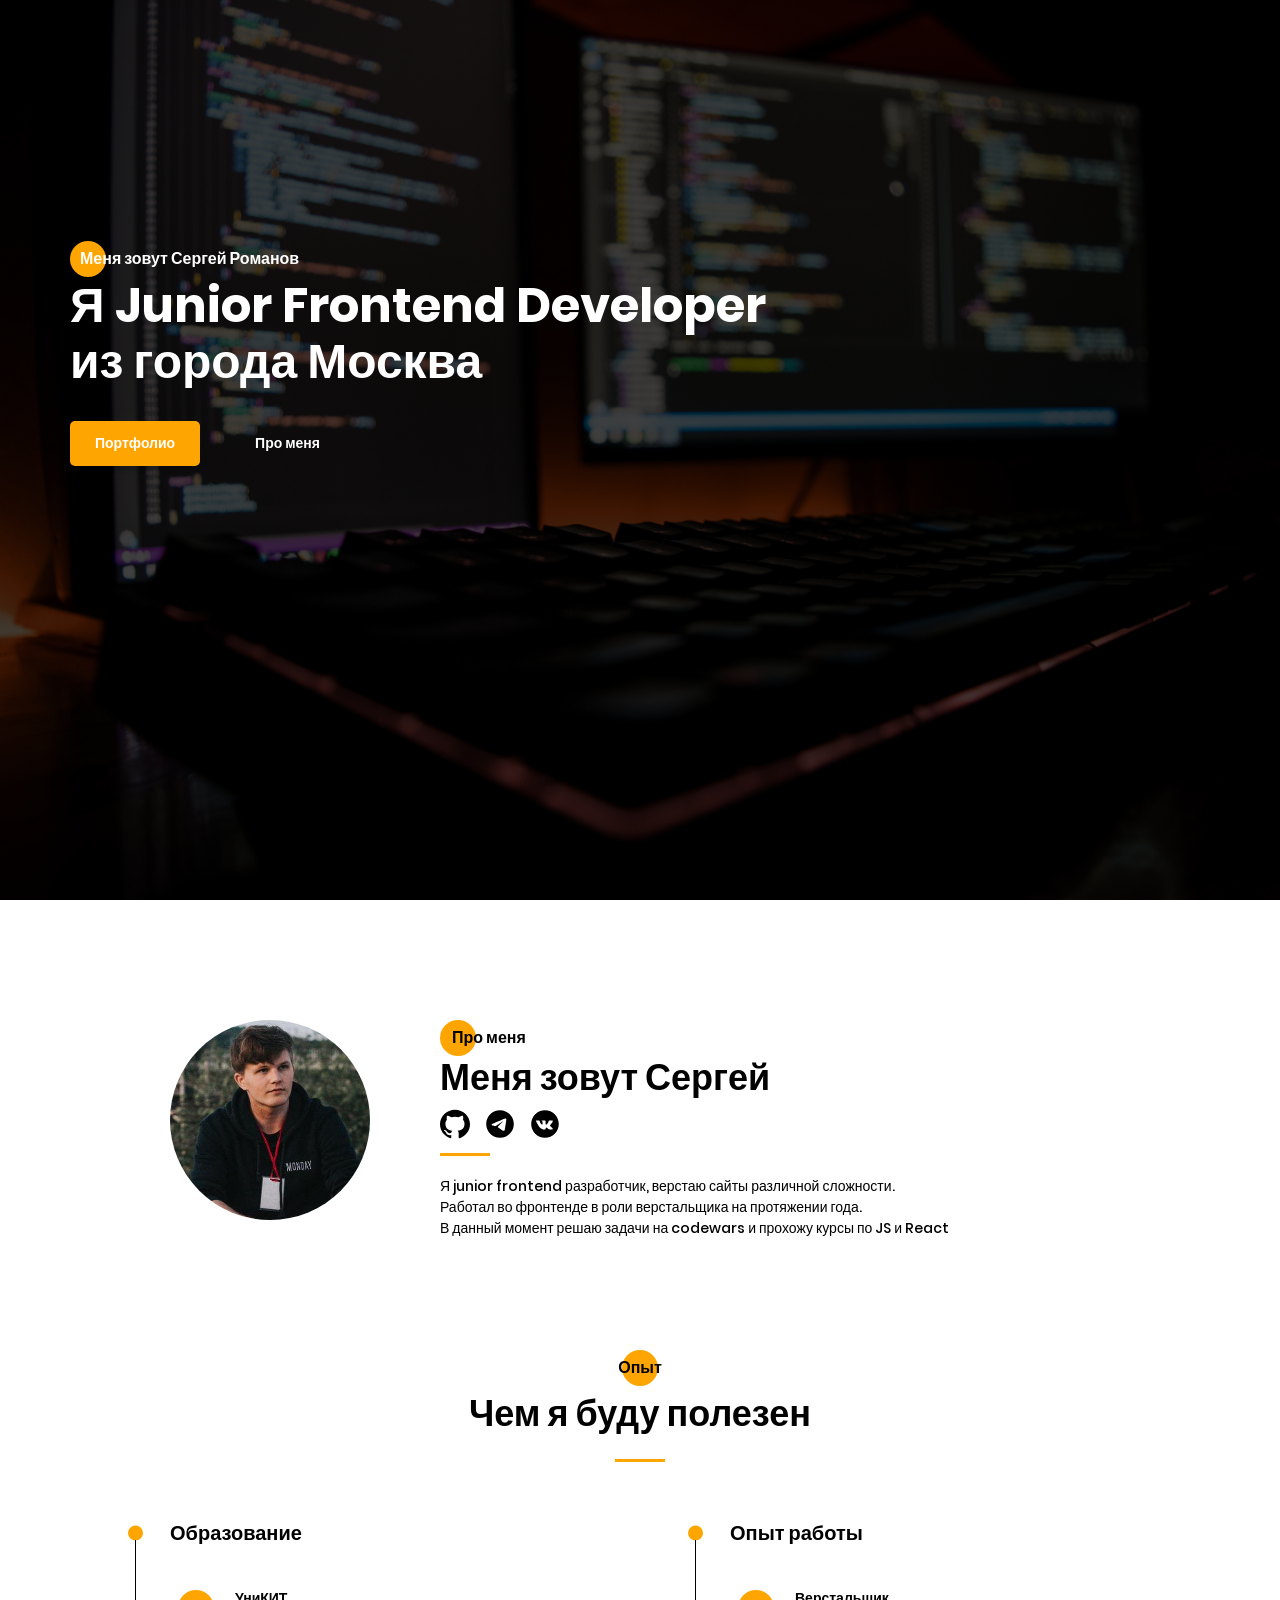
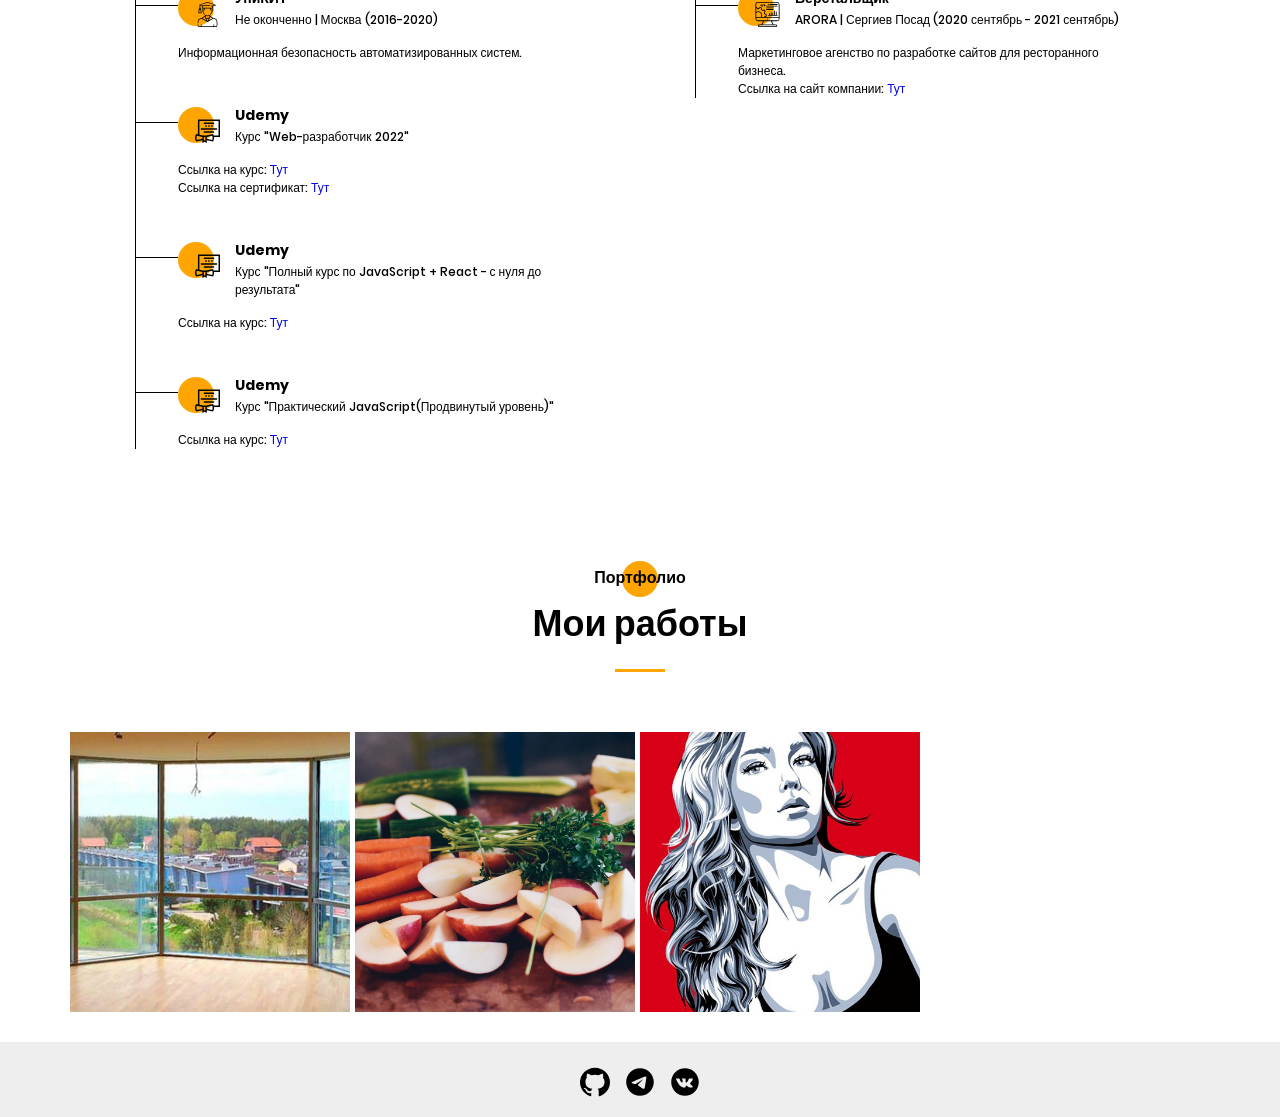
==== commit 4d0005a8: "correct blocks" ====
--- a/index.html
+++ b/index.html
@@ -18,47 +18,16 @@
 <body class="page__body">
   <div class="site-container">
     <main class="main">
-      <div id="menu" class="menu">
-    <div class="menu__block" tabindex="-1">
-        <button class="btn-reset menu__close" tabindex="-1" aria-label="Закрыть меню">
-          <svg>
-            <use xlink:href="img/sprite.svg#Close"></use>
-          </svg>
-        </button>
-        <nav class="menu__nav">
-            <ul class="menu__list">
-                <li class="menu__link"><a href="#about" aria-label="Перейти к разделу 'Про меня'">ПРО МЕНЯ</a></li>
-                <li class="menu__link"><a href="#resume" aria-label="Перейти к разделу 'Мой опыт'">МОЙ ОПЫТ</a></li>
-                <li class="menu__link"><a href="#skills" aria-label="Перейти к разделу 'Мои Навыки'">МОИ НАВЫКИ</a></li>
-                <li class="menu__link"><a href="#portfolio" aria-label="Перейти к разделу 'Мои работы'">МОИ РАБОТЫ</a></li>
-                <li class="menu__link"><a href="#price" aria-label="Перейти к разделу 'Прайс-лист'">ПРАЙС-ЛИСТ</a></li>
-                <li class="menu__link"><a href="#contact" aria-label="Перейти к разделу 'Контакты'">КОНТАКТЫ</a></li>
-            </ul>
-        </nav>
-
-        <ul class="menu__social">
-            <li class="menu__social-item">
-                <a target="_blank" href="https://github.com/Flargoin" class="menu__social-link" aria-label="Страница Github">
-                  <svg>
-                    <use xlink:href="img/sprite.svg#Github"></use>
-                  </svg>
-                </a>
-            </li>
-        </ul>
-    </div>
-
-    <div class="menu__overlay"></div>
-</div>
-
+      
       
       <section id="hero" class="hero">
-    <a class="hero__hamburger" aria-label="Открыть меню сайта" href="#">
+<!--     <a class="hero__hamburger" aria-label="Открыть меню сайта" href="#">
       <span></span>
-    </a>
+    </a> -->
   <div class="container">
     <div class="hero__content">
       <div class="hero__subtitle title title--fz16">Меня зовут Сергей Романов</div>
-      <h1 class="hero__title title title--fz48">Я web-разработчик из города Москва</h1>
+      <h1 class="hero__title title title--fz48">Я Junior Frontend Developer из города Москва</h1>
       <div class="hero__btns">
         <a class="hero__portfolio-btn main-btn" href="#portfolio" aria-label="Перейти к списку работ">Портфолио</a>
         <a class="hero__about-btn second-btn" href="#about" aria-label="Перейти к разделу 'Про меня'">Про меня</a>
@@ -80,248 +49,175 @@
             <div class="about__content">
                 <h2 class="about__subtitle title title--fz16">Про меня</h2>
                 <div class="about__title title title--fz36">Меня зовут Сергей</div>
+                <ul class="social" title="">
+                  <li class="social__item">
+                    <a href="https://github.com/Flargoin" target="_blank" class="social__link social__link--fb" aria-label="Страница Github">
+                      <svg>
+                        <use xlink:href="img/sprite.svg#Github"></use>
+                      </svg>
+                    </a>
+                  </li>
+                  <li class="social__item">
+                    <a href="https://t.me/K4rik4tur4" target="_blank" class="social__link social__link--fb" aria-label="Страница Github">
+                      <svg>
+                        <use xlink:href="img/sprite.svg#tg"></use>
+                      </svg>
+                    </a>
+                  </li>
+                  <li class="social__item">
+                    <a href="https://vk.com/k4rik4tur4" target="_blank" class="social__link social__link--fb" aria-label="Страница Github">
+                      <svg>
+                        <use xlink:href="img/sprite.svg#vk"></use>
+                      </svg>
+                    </a>
+                  </li>
+                </ul>
                 <div class="divider"></div>
                 <p class="about__text">
-                 Я веб-разработчик, верстаю сайты различной сложности. Живу в Московской области.
+                 Я junior frontend разработчик, верстаю сайты различной сложности. <br>
+                 Работал во фронтенде в роли верстальщика на протяжении года. <br>
+                 В данный момент решаю задачи на codewars и прохожу курсы по JS и React <br>
                 </p>
-                <div class="about__advantages advantages">
-                    <div class="title title--fz20 advantages__title">
-                      Почему я?
-                    </div>
-                    <div class=" advantages__inner">
-
-                      <div class="advantages__item">
-                          <div class="advantages__item-icon">
-                            >1
-                          </div>
-                          <div class="advantages__info">
-                              <h3 class="advantages__item-title title title--fz20">года в разработке</h3>
-                              <div class="advantages__item-text">
-                                  Работал в маркетиновом агенстве по созданию сайтов для ресторанного бизнеса.
-                                  В компании было около 200 клиентов-ресторанов.
-                              </div>
-                          </div>
-                      </div>
-
-                      <div class="advantages__item">
-                          <div class="advantages__item-icon">
-                              <svg>
-                                <use xlink:href="img/sprite.svg#quality"></use>
-                              </svg>
-                          </div>
-                          <div class="advantages__info">
-                              <h3 class="advantages__item-title title title--fz20">Работаю на качество</h3>
-                              <div class="advantages__item-text">
-                                <!-- Переделать на список -->
-                                Стремлюсь к качественной работе.
-                                Делаю проверки:
-                                <ul>
-                                    <li>- Валидности</li>
-                                    <li>- Кроссбраузерности</li>
-                                    <li>- Адаптивности</li>
-                                    <li>- Производительности</li>
-                                    <li>- Доступности</li>
-                                </ul>
-                              </div>
-                          </div>
-                      </div>
-
-<!--                       <div class="advantages__item">
-                          <div class="advantages__item-icon">
-                              <svg>
-                                <use xlink:href="img/sprite.svg#book"></use>
-                              </svg>
-                          </div>
-                          <div class="advantages__info">
-                              <h3 class="advantages__item-title title title--fz20">Учусь новому</h3>
-                              <div class="advantages__item-text">
-                                  На данный момент прохожу курсы, друг за другом.
-                                  В приоритете JavaScript и React.
-                              </div>
-                          </div>
-                      </div> -->
-                  </div>
-                </div>
             </div>
         </div>
     </div>
 </section>
 
       <section id="resume" class="resume">
-    <div class="container">
-        <h2 class="title title--fz16 resume__title">Опыт</h2>
-        <div class="title title--fz36 resume__subtitle">Чем я буду полезен</div>
-        <div class="divider"></div>
-
-        <div class="resume__wrapper">
-            <div class="resume__column">
-                <h3 class="title title--fz20 resume__column-title">Образование</h3>
-
-
-                <ul>
-                    <li>
-                        <div class="resume__item">
-                            <div class="resume__item-head">
-                                <div class="resume__item-icon">
-                                    <svg class="">
-                                      <use xlink:href="img/sprite.svg#University"></use>
-                                    </svg>
-                                </div>
-                                <h4 class="title title--fz14 resume__item-title">
-                                    МГУТУ им. К.Г.Разумовского
-                                </h4>
-                                <div class="resume__item-location">
-                                    Не оконченно | Москва (2016-2020)
-                                </div>
-                            </div>
-                            <div class="resume__item-body">
-                                Специальность: Информационная безопасность автоматизированных систем.
-                            </div>
-                        </div>
-                    </li>
-                    <li>
-                        <div class="resume__item">
-                            <div class="resume__item-head">
-                                <div class="resume__item-icon">
-                                    <svg class="">
-                                      <use xlink:href="img/sprite.svg#Courses"></use>
-                                    </svg>
-                                </div>
-                                <h4 class="title title--fz14 resume__item-title">
-                                    Udemy
-                                </h4>
-                                <div class="resume__item-location">
-                                    Курс "Web-разработчик 2021"
-                                </div>
-                            </div>
-
-                            <div class="resume__item-body">
-                                Ссылка на курс: <a target="_blank" href="https://www.udemy.com/course/webdeveloper/" aria-label="Ссылка на курс">Тут</a><br>
-                                Ссылка на сертификат: <a target="_blank" href="https://udemy-certificate.s3.amazonaws.com/pdf/UC-37248fbf-ba87-4521-9a30-e60931971bc7.pdf" aria-label="Ссылка на сертификат">Тут</a> <br>
-                            </div>
-                        </div>
-                    </li>
-                </ul>
-            </div>
-
-            <div class="resume__column">
-                <h3 class="title title--fz20 resume__column-title">Опыт работы</h3>
-
-                <ul>
-                    <li>
-                        <div class="resume__item">
-                            <div class="resume__item-head">
-                                <div class="resume__item-icon">
-                                    <svg class="">
-                                      <use xlink:href="img/sprite.svg#Developer"></use>
-                                    </svg>
-                                </div>
-                                <h4 class="title title--fz14 resume__item-title">
-                                    Верстальщик
-                                </h4>
-                                <div class="resume__item-location">
-                                    ARORA | Сергиев Посад (2020-2021)
-                                </div>
-                            </div>
-
-                            <div class="resume__item-body">
-                                Маркетинговое агенство по разработке сайтов для ресторанного бизнеса. <br>
-                                Ссылка на сайт компании: <a target="_blank" href="https://arora.pro/" aria-label="Ссылка на сайт компании">Тут</a>
-                            </div>
-                        </div>
-                    </li>
-                </ul>
-            </div>
-        </div>
-    </div>
-</section>
-
-      <section id="skills" class="skills">
   <div class="container">
-    <h2 class="title title--fz16 skills__title">Навыки</h2>
-    <div class="title title--fz36 skills__subtitle">Что я использую в работе</div>
+    <h2 class="title title--fz16 resume__title">Опыт</h2>
+    <div class="title title--fz36 resume__subtitle">Чем я буду полезен</div>
     <div class="divider"></div>
 
-    <div class="skills__wrapper">
-      <div class="skills__item">
-        <img class="skills__item-img" src="./img/svg/html5.svg" alt="html5 logo">
-
-        <h3 class="title title--fz21 skills__item-title">
-          HTML5
-        </h3>
-        <p class="skills__item-text">
-          Именно он создает каркас вашего сайта или приложения, а пятая версия позволит мне создавать более SEO-оптимизированную структуру вашего продукта
-        </p>
-      </div>
-
-      <div class="skills__item">
-        <img class="skills__item-img" src="./img/svg/css3.svg" alt="CSS3 logo">
-
-        <h3 class="title title--fz21 skills__item-title">
-          CSS3
-        </h3>
-        <p class="skills__item-text">
-          Этот язык стилей позволяет мне создавать абсолютно любой внешний вид вашего сайта или приложения. Все ограничивается только вашей фантазией!
-        </p>
-      </div>
-
-      <div class="skills__item">
-        <img class="skills__item-img" src="./img/svg/JS.svg" alt="JavaScript logo">
-
-        <h3 class="title title--fz21 skills__item-title">
-          Java Script
-        </h3>
-        <p class="skills__item-text">
-          Этот язык программирования позволяет оживить все что угодно: слайдеры, окна, подсказки, вкладки, получение данных от сервера и многое другое
-        </p>
-      </div>
-
-      <div class="skills__item">
-        <img class="skills__item-img" src="./img/svg/Jquery.svg" alt="Jquery logo">
-
-        <h3 class="title title--fz21 skills__item-title">
-          Jquery
-        </h3>
-        <p class="skills__item-text">
-          Библиотека Jquery позволит ускорить разработку. Без необходимости интегрировать в проект мы её не будем, но навык работы с ней присутствует
-        </p>
-      </div>
-
-      <div class="skills__item">
-        <img class="skills__item-img" src="./img/svg/React.svg" alt="React logo">
-
-        <h3 class="title title--fz21 skills__item-title">
-          React
-        </h3>
-        <p class="skills__item-text">
-          Эта библиотека позволяет создавать web-приложения. Мы можем создать максимально интерактивный продукт именно под ваши цели
-        </p>
-      </div>
-
-      <div class="skills__item">
-        <img class="skills__item-img" src="./img/svg/Node.js.svg" alt="Nodejs logo">
-
-        <h3 class="title title--fz21 skills__item-title">
-          Node.js
-        </h3>
-        <p class="skills__item-text">
-          Эта платформа позволяет создавать бэкенд для вашего продукта - “мозги”, которые будут выполнять действия, которые пользователь не видит
-        </p>
-      </div>
-
-      <div class="skills__item">
-        <img class="skills__item-img" src="./img/svg/Mongo.db.svg" alt="Mongo logo">
-
-        <h3 class="title title--fz21 skills__item-title">
-          Mongo.db
-        </h3>
-        <p class="skills__item-text">
-          Это нереляционная база данных, которая будет хранить данные вашего сайта или приложения
-        </p>
+    <div class="resume__wrapper">
+      <div class="resume__column">
+        <h3 class="title title--fz20 resume__column-title">Образование</h3>
+        <ul>
+          <li>
+            <div class="resume__item">
+              <div class="resume__item-head">
+                <div class="resume__item-icon">
+                  <svg class="">
+                    <use xlink:href="img/sprite.svg#University"></use>
+                  </svg>
+                </div>
+                <h4 class="title title--fz14 resume__item-title">
+                  УниКИТ
+                </h4>
+                <div class="resume__item-location">
+                  Не оконченно | Москва (2016-2020)
+                </div>
+              </div>
+              <div class="resume__item-body">
+                Информационная безопасность автоматизированных систем.
+              </div>
+            </div>
+          </li>
+          <li>
+            <div class="resume__item">
+              <div class="resume__item-head">
+                <div class="resume__item-icon">
+                  <svg class="">
+                    <use xlink:href="img/sprite.svg#Courses"></use>
+                  </svg>
+                </div>
+                <h4 class="title title--fz14 resume__item-title">
+                  Udemy
+                </h4>
+                <div class="resume__item-location">
+                  Курс "Web-разработчик 2022"
+                </div>
+              </div>
+
+              <div class="resume__item-body">
+                Ссылка на курс: <a target="_blank" href="https://www.udemy.com/course/webdeveloper/"
+                  aria-label="Ссылка на курс">Тут</a><br>
+                Ссылка на сертификат: <a target="_blank"
+                  href="https://udemy-certificate.s3.amazonaws.com/pdf/UC-37248fbf-ba87-4521-9a30-e60931971bc7.pdf"
+                  aria-label="Ссылка на сертификат">Тут</a> <br>
+              </div>
+            </div>
+          </li>
+          <li>
+            <div class="resume__item">
+              <div class="resume__item-head">
+                <div class="resume__item-icon">
+                  <svg class="">
+                    <use xlink:href="img/sprite.svg#Courses"></use>
+                  </svg>
+                </div>
+                <h4 class="title title--fz14 resume__item-title">
+                  Udemy
+                </h4>
+                <div class="resume__item-location">
+                  Курс "Полный курс по JavaScript + React - с нуля до результата"
+                </div>
+              </div>
+
+              <div class="resume__item-body">
+                Ссылка на курс:
+                <a target="_blank" href="https://www.udemy.com/course/webdeveloper/" aria-label="Ссылка на курс">Тут</a><br>
+              </div>
+            </div>
+          </li>
+          <li>
+            <div class="resume__item">
+              <div class="resume__item-head">
+                <div class="resume__item-icon">
+                  <svg class="">
+                    <use xlink:href="img/sprite.svg#Courses"></use>
+                  </svg>
+                </div>
+                <h4 class="title title--fz14 resume__item-title">
+                  Udemy
+                </h4>
+                <div class="resume__item-location">
+                  Курс "Практический JavaScript(Продвинутый уровень)"
+                </div>
+              </div>
+
+              <div class="resume__item-body">
+                Ссылка на курс:
+                <a target="_blank" href="https://www.udemy.com/course/webdeveloper/" aria-label="Ссылка на курс">Тут</a><br>
+              </div>
+            </div>
+          </li>
+        </ul>
+      </div>
+
+      <div class="resume__column">
+        <h3 class="title title--fz20 resume__column-title">Опыт работы</h3>
+
+        <ul>
+          <li>
+            <div class="resume__item">
+              <div class="resume__item-head">
+                <div class="resume__item-icon">
+                  <svg class="">
+                    <use xlink:href="img/sprite.svg#Developer"></use>
+                  </svg>
+                </div>
+                <h4 class="title title--fz14 resume__item-title">
+                  Верстальщик
+                </h4>
+                <div class="resume__item-location">
+                  ARORA | Сергиев Посад (2020 сентябрь - 2021 сентябрь)
+                </div>
+              </div>
+
+              <div class="resume__item-body">
+                Маркетинговое агенство по разработке сайтов для ресторанного бизнеса. <br>
+                Ссылка на сайт компании: <a target="_blank" href="https://arora.pro/"
+                  aria-label="Ссылка на сайт компании">Тут</a>
+              </div>
+            </div>
+          </li>
+        </ul>
       </div>
     </div>
   </div>
 </section>
+
 
       <section id="portfolio" class="portfolio">
   <div class="container">
@@ -330,262 +226,56 @@
     <div class="divider"></div>
 
     <div class="portfolio__wrapper">
-      <a class="portfolio__item" href="#" tabindex="0" aria-label="Проект Uber">
-        <picture>
-          <source srcset="./img/portfolio/uber.avif" type="image/avif">
-          <source srcset="./img/portfolio/uber.webp" type="image/webp">
-          <img loading="lazy" src="./img/portfolio/uber.jpg" class="image" width="280" height="280" alt="Uber site">
-        </picture>
+      <div class="portfolio__item">
+        <a href="/portfolio/Irvas/index.html" target="_blank">
+          <img loading="lazy" src="../img/Irvas.jpg" class="image" width="280" height="280" alt="Irvas">
         <div class="portfolio__item-inner">
           <h3 class="title title--fz20 portfolio__item-title">
-            Uber Taxi
+            Irvas
           </h3>
           <p class="portfolio__item-text">
-            Сайт где можно быстро и просто заказать такси
+            Окна и остекление балконов
           </p>
         </div>
-      </a>
-
-      <a class="portfolio__item" href="#" tabindex="0" aria-label="Проект Pulse">
-        <picture>
-          <source srcset="./img/portfolio/pulse.avif" type="image/avif">
-          <source srcset="./img/portfolio/pulse.webp" type="image/webp">
-          <img loading="lazy" src="./img/portfolio/pulse.jpg" class="image" width="280" height="280" alt="Uber site">
-        </picture>
+        </a>
+      </div>
+      <div class="portfolio__item">
+        <a href="/portfolio/Food/index.html" target="_blank">
+          <img loading="lazy" src="../img/Food.jpg" class="image" width="280" height="280" alt="Food">
         <div class="portfolio__item-inner">
           <h3 class="title title--fz20 portfolio__item-title">
-            Pulse
+            Food
           </h3>
           <p class="portfolio__item-text">
-            Сайт где можно подобрать пульсометр для ваших задач.
+            Сайт здорового питания
           </p>
         </div>
-      </a>
-
-      <a class="portfolio__item" href="#" tabindex="0" aria-label="Проект Bread">
-        <picture>
-          <source srcset="./img/portfolio/bread.avif" type="image/avif">
-          <source srcset="./img/portfolio/bread.webp" type="image/webp">
-          <img loading="lazy" src="./img/portfolio/bread.jpg" class="image" width="280" height="280" alt="Uber site">
-        </picture>
+        </a>
+      </div>
+      <div class="portfolio__item">
+        <a href="/portfolio/Picture/index.html" target="_blank">
+          <img loading="lazy" src="../img/Picture.jpg" class="image" width="280" height="280" alt="Picture">
         <div class="portfolio__item-inner">
           <h3 class="title title--fz20 portfolio__item-title">
-            Bread
+            Картины.art
           </h3>
           <p class="portfolio__item-text">
-            Сайт пекарни в г.Москва
+            Сайт для заказа портретов
           </p>
         </div>
-      </a>
-
-      <a class="portfolio__item portfolio__item--vertical" href="#" tabindex="0" aria-label="Проект Plans">
-        <picture>
-          <source srcset="./img/portfolio/plans.avif" type="image/avif">
-          <source srcset="./img/portfolio/plans.webp" type="image/webp">
-          <img loading="lazy" src="./img/portfolio/plans.jpg" class="image" alt="Uber site">
-        </picture>
-        <div class="portfolio__item-inner">
-          <h3 class="title title--fz20 portfolio__item-title">
-            Plans
-          </h3>
-          <p class="portfolio__item-text">
-            Сайт для удобного планирования дня.
-          </p>
-        </div>
-      </a>
-
-      <a class="portfolio__item" href="#" tabindex="0" aria-label="Проект IPad">
-        <picture>
-          <source srcset="./img/portfolio/ipad.avif" type="image/avif">
-          <source srcset="./img/portfolio/ipad.webp" type="image/webp">
-          <img loading="lazy" src="./img/portfolio/ipad.jpg" class="image" width="280" height="280" alt="Uber site">
-        </picture>
-        <div class="portfolio__item-inner">
-          <h3 class="title title--fz20 portfolio__item-title">
-            iPad
-          </h3>
-          <p class="portfolio__item-text">
-            Сайт для любителей техники Apple, а в частности IPad.
-        </div>
-      </a>
-
-      <a class="portfolio__item portfolio__item--horizontal" href="#" tabindex="0" aria-label="Проект Mac">
-        <picture>
-          <source srcset="./img/portfolio/mac.avif" type="image/avif">
-          <source srcset="./img/portfolio/mac.webp" type="image/webp">
-          <img loading="lazy" src="./img/portfolio/mac.jpg" class="image" alt="Uber site">
-        </picture>
-        <div class="portfolio__item-inner">
-          <h3 class="title title--fz20 portfolio__item-title">
-            Mac
-          </h3>
-          <p class="portfolio__item-text">
-            Сайт для любителей техники Apple, а в частности Mac.
-          </p>
-        </div>
-      </a>
-    </div>
-  </div>
+        </a>
+      </div>
+    </div>
 </section>
 
-      <div id="price" class="price">
-  <div class="container">
-    <h2 class="title title--fz16 price__title">Прайс-лист</h2>
-    <div class="divider"></div>
-
-    <div class="price__wrapper">
-
-      <div class="price__item">
-        <div class="price__item-title">
-          Landing-page
-        </div>
-        <div class="price__item-value">
-          от 8000 руб.
-        </div>
-        <p class="price__item-descr">
-          Одностраничный сайт для презентации услуг/товаров/...
-        </p>
-      </div>
-
-      <div class="price__item">
-        <div class="price__item-title">
-          Корпоративный сайт
-        </div>
-        <div class="price__item-value">
-          от 20000 руб.
-        </div>
-        <p class="price__item-descr">
-          Сайт для вашего бизнеса или компании
-        </p>
-      </div>
-
-      <div class="price__item">
-        <div class="price__item-title">
-          Интернет-магазин
-        </div>
-        <div class="price__item-value">
-          от 30000 руб.
-        </div>
-        <p class="price__item-descr">
-          Инструмент для ваших продаж в сети
-        </p>
-      </div>
-
-      <div class="price__item">
-        <div class="price__item-title">
-          Web-приложение
-        </div>
-        <div class="price__item-value">
-          от 28000 руб.
-        </div>
-        <p class="price__item-descr">
-          Приложение внутри браузера для лучшего комфорта
-        </p>
-      </div>
-
-      <div class="price__item">
-        <div class="price__item-title">
-          Android/IOS Приложение
-        </div>
-        <div class="price__item-value">
-          от 25000 руб.
-        </div>
-        <p class="price__item-descr">
-          Приложение для смартфона любой ОС
-        </p>
-      </div>
-
-      <div class="price__item">
-        <div class="price__item-title">
-          Дизайн
-        </div>
-        <div class="price__item-value">
-          Индивидуально
-        </div>
-        <p class="price__item-descr">
-          Создам дизайн для вашего сайта/приложения...
-        </p>
-      </div>
-
-    </div>
-  </div>
-</div>
-
-      <section id="contact" class="contact">
-  <div class="container">
-    <div class="contact__wrapper">
-
-      <div class="contact__img">
-        <picture>
-          <source srcset="./img/about-img.avif" type="image/avif">
-          <source srcset="./img/about-img..webp" type="image/webp">
-          <img loading="lazy" src="./img/about-img.jpg" class="image" alt="photo">
-        </picture>
-      </div>
-
-      <div class="contact__content">
-        <h2 class="title title--fz16 contact__title">Контакты</h2>
-        <div class="title title--fz36 contact__subtitle">Свяжитесь со мной</div>
-        <div class="divider"></div>
-
-        <div class="contact__social">
-          <p class="contact__text">
-            Любым удобным для вас способом:
-          </p>
-          <ul class="social contact__social-list" title="Социальные сети">
-            <li class="social__item">
-              <a href="https://github.com/Flargoin" target="_blank" class="social__link social__link--fb" aria-label="Страница Github">
-                <svg>
-                  <use xlink:href="img/sprite.svg#Github"></use>
-                </svg>
-              </a>
-            </li>
-          </ul>
-        </div>
-
-        <p class="contact__text">
-          Или оставьте ваши данные и я сам вам напишу:
-        </p>
-
-        <form class="form contact__form" action="#">
-          <div class="form__group">
-            <label class="form__label" for="form__name">Ваше имя</label>
-            <input id="form__name" class="form__input" type="text" aria-label="Введите своё имя">
-          </div>
-
-          <div class="form__group">
-            <label class="form__label" for="form__email">Ваша почта</label>
-            <input id="form__email" class="form__input" type="text" aria-label="Введите свою электронную почту">
-          </div>
-
-          <div class="form__group form__textarea">
-            <label class="form__label" for="form__text">Ваше сообщение</label>
-            <textarea id="form__text" name="text" cols="30" rows="10" aria-label="Введите своё сообщение"></textarea>
-          </div>
-
-          <div class="form__bottom">
-            <button class="main-btn form__btn">Отправить сообщение</button>
-            <div class="form__group">
-              <input id="form__policy" class="form__checkbox" type="checkbox" aria-label="Поставив здесь галочку вы принимаете политику конфиденциальности">
-              <label for="form__policy" class="form__label-check">
-                Я согласен(а) с <a target="_blank" href="./privacy.html" aria-label="Ссылка на политику конфиденциальности">политикой конфиденциальности</a>
-              </label>
-            </div>
-          </div>
-        </form>
-      </div>
-
-    </div>
-  </div>
-</section>
 
     </main>
       <footer class="footer">
   <div class="container">
     <div class="footer__inner">
-      <a class="footer__policy" target="_blank" href="./privacy.html">
+<!--       <a class="footer__policy" target="_blank" href="./privacy.html">
         Политика конфиденциальности
-      </a>
+      </a> -->
 
       <div class="footer__social">
         <ul class="social" title="">
@@ -596,6 +286,20 @@
               </svg>
             </a>
           </li>
+          <li class="social__item">
+            <a href="https://t.me/K4rik4tur4" target="_blank" class="social__link social__link--fb" aria-label="Страница Github">
+              <svg>
+                <use xlink:href="img/sprite.svg#tg"></use>
+              </svg>
+            </a>
+          </li>
+          <li class="social__item">
+            <a href="https://vk.com/k4rik4tur4" target="_blank" class="social__link social__link--fb" aria-label="Страница Github">
+              <svg>
+                <use xlink:href="img/sprite.svg#vk"></use>
+              </svg>
+            </a>
+          </li>
         </ul>
       </div>
     </div>
@@ -603,37 +307,7 @@
 </footer>
 
 
-      <div class="overlay-modal">
-  <div class="modal">
-    <div class="modal__dialog">
-      <div class="modal__content">
-          <div class="modal__close" data-close>&times;</div>
-
-          <div class="modal__inner">
-            <img class="modal__img" src="../img/portfolio/uber.jpg" alt="Project img">
-
-            <div class="modal__info">
-              <h2 class="title title--fz20 modal__info-title">
-                <a href="#">Проект Uber</a>
-              </h2>
-              <div class="title title--fz16 modal__info-suptitle">
-                Одностраничный сайт (Лендинг)
-              </div>
-              <p class="modal__info-descr">
-                Lorem ipsum dolor, sit amet consectetur adipisicing elit. Nisi rerum eaque, vitae laborum repudiandae quo quae eligendi enim nulla fugit, fuga nam ex eos, aperiam saepe laboriosam explicabo tempore reprehenderit.
-                Corrupti dolorum dolor, dolorem, quis eligendi voluptas reiciendis enim rem ratione illum iste, pariatur explicabo cum!
-              </p>
-              <a href="#" class="btn main-btn modal__info-btn">
-                Подробнее
-              </a>
-            </div>
-          </div>
-      </div>
-    </div>
-  </div>
-</div>
-
-
+      
 
   </div>
 </body>
--- a/css/main.css
+++ b/css/main.css
@@ -79,6 +79,15 @@
 
 ul {
   list-style-type: none;
+}
+
+.active {
+  display: block !important;
+}
+
+.noscroll {
+  overflow: hidden;
+  height: 100vh;
 }
 
 .divider {
@@ -324,174 +333,8 @@
   border: none;
 }
 
-.sidepanel {
-  position: fixed;
-  top: 230px;
-  left: 50px;
-  height: 340px;
-  width: 30px;
-  display: -webkit-box;
-  display: -ms-flexbox;
-  display: flex;
-  -webkit-box-orient: vertical;
-  -webkit-box-direction: normal;
-  -ms-flex-direction: column;
-  flex-direction: column;
-  -webkit-box-align: center;
-  -ms-flex-align: center;
-  align-items: center;
-  -webkit-box-pack: justify;
-  -ms-flex-pack: justify;
-  justify-content: space-between;
-  z-index: 3;
-}
-.sidepanel__list {
-  display: -webkit-box;
-  display: -ms-flexbox;
-  display: flex;
-  -webkit-box-orient: vertical;
-  -webkit-box-direction: reverse;
-  -ms-flex-direction: column-reverse;
-  flex-direction: column-reverse;
-}
-.sidepanel__item:not(:last-child) {
-  margin-top: 15px;
-}
-.sidepanel__link svg {
-  width: 20px;
-  height: 20px;
-  fill: #fff;
-}
-.sidepanel__divider {
-  width: 2px;
-  height: 70px;
-  background-color: #fff;
-}
-.sidepanel__text {
-  height: 150px;
-  width: 25px;
-  color: #fff;
-}
-.sidepanel__text span {
-  display: block;
-  width: 150px;
-  -webkit-transform: rotate(-90deg) translate(-35%, -345%);
-  -ms-transform: rotate(-90deg) translate(-35%, -345%);
-  transform: rotate(-90deg) translate(-35%, -345%);
-}
-
-.menu {
-  position: fixed;
-  top: 0;
-  left: -100%;
-  width: 100%;
-  height: 100vh;
-  z-index: 10;
-  visibility: hidden;
-  opacity: 0;
-  -webkit-transition: 0.6s;
-  -o-transition: 0.6s;
-  transition: 0.6s;
-}
-.menu.active {
-  left: 0;
-  visibility: visible;
-  opacity: 1;
-}
-.menu__block {
-  position: relative;
-  width: 345px;
-  height: 100%;
-  padding-top: 140px;
-  padding-left: 40px;
-  background: var(--main-color);
-  -webkit-transition: all 0.6s;
-  -o-transition: all 0.6s;
-  transition: all 0.6s;
-  z-index: 10;
-}
-.menu__close {
-  position: absolute;
-  top: 25px;
-  right: 25px;
-  cursor: pointer;
-}
-.menu__close svg {
-  width: 29px;
-  height: 29px;
-  -webkit-transition: fill 0.4s;
-  -o-transition: fill 0.4s;
-  transition: fill 0.4s;
-}
-.menu__close svg:hover, .menu__close svg:focus {
-  fill: red;
-}
-.menu__list {
-  padding-left: 35px;
-}
-.menu__link {
-  position: relative;
-  font-weight: 700;
-  font-size: 24px;
-  line-height: 36px;
-}
-.menu__link a {
-  color: #FFFFFF;
-  text-decoration: none;
-}
-.menu__link:not(:last-child) {
-  margin-bottom: 10px;
-}
-.menu__link:before {
-  content: "";
-  position: absolute;
-  left: -35px;
-  top: 10px;
-  width: 15px;
-  height: 15px;
-  border-radius: 100%;
-  border: 1px solid #000;
-  -webkit-transition: border-color 0.4s, background-color 0.4s;
-  -o-transition: border-color 0.4s, background-color 0.4s;
-  transition: border-color 0.4s, background-color 0.4s;
-}
-.menu__link:hover:before {
-  border: none;
-  background-color: #fff;
-}
-.menu__social {
-  position: absolute;
-  bottom: 50px;
-  left: 50%;
-  -webkit-transform: translateX(-50%);
-  -ms-transform: translateX(-50%);
-  transform: translateX(-50%);
-  width: 90px;
-  display: -webkit-box;
-  display: -ms-flexbox;
-  display: flex;
-  -webkit-box-align: center;
-  -ms-flex-align: center;
-  align-items: center;
-  -webkit-box-pack: justify;
-  -ms-flex-pack: justify;
-  justify-content: space-between;
-}
-.menu__social-link svg {
-  width: 20px;
-  height: 20px;
-  fill: #fff;
-}
-.menu__overlay {
-  position: fixed;
-  top: 0;
-  left: 0;
-  width: 100%;
-  height: 100%;
-  background-color: #fff;
-  opacity: 0.75;
-}
-
+/* @import "./components/sidepanel"; */
+/* @import "./components/menu"; */
 .hero {
   position: relative;
   background-image: -webkit-image-set(url("../img/hero-bg.avif") type("image/avif"), url("../img/hero-bg.webp") type("image/webp"), url("../img/hero-bg.jpg") type("image/jpg"));
@@ -536,7 +379,7 @@
 .hero__title {
   position: relative;
   margin-top: 10px;
-  max-width: 536px;
+  max-width: 700px;
   color: #fff;
   z-index: 2;
 }
@@ -611,26 +454,27 @@
 .about__inner {
   display: -ms-grid;
   display: grid;
-  -ms-grid-columns: 400px 670px;
-  grid-template-columns: 400px 670px;
-  -ms-grid-rows: minmax(245px) minmax(255px);
-  grid-template-rows: minmax(245px) minmax(255px);
-  grid-auto-rows: minmax(245px);
+  -ms-grid-columns: 200px 670px;
+  grid-template-columns: 200px 670px;
+  grid-auto-rows: minmax(200px);
+  -webkit-box-pack: center;
+  -ms-flex-pack: center;
+  justify-content: center;
   -webkit-column-gap: 70px;
   -moz-column-gap: 70px;
   column-gap: 70px;
-  row-gap: 40px;
 }
 .about__img {
   -ms-grid-row: 1;
   -ms-grid-row-span: 2;
   grid-row: 1/3;
   border-radius: 5px;
-  max-width: 600px;
-  max-height: 600px;
+  max-width: 200px;
+  max-height: 200px;
 }
 .about__img img {
   width: 100%;
+  border-radius: 100%;
 }
 .about__subtitle {
   position: relative;
@@ -667,14 +511,14 @@
   margin-top: 20px;
 }
 
-.advantages {
-  margin-top: 40px;
-}
-.advantages__title {
+.resume {
+  padding-top: 120px;
+}
+.resume__title {
   position: relative;
   text-align: center;
 }
-.advantages__title::after {
+.resume__title::after {
   content: "";
   position: absolute;
   top: 50%;
@@ -688,76 +532,92 @@
   background: var(--main-color);
   z-index: -1;
 }
-.advantages__title:after {
+.resume__title:after {
   top: 50%;
   left: 50%;
   -webkit-transform: translate(-50%, -50%);
   -ms-transform: translate(-50%, -50%);
   transform: translate(-50%, -50%);
 }
-.advantages__inner {
-  margin-top: 40px;
+.resume__subtitle {
+  margin-top: 15px;
+  text-align: center;
+}
+.resume__wrapper {
+  padding: 60px 65px 0 65px;
   display: -ms-grid;
   display: grid;
-  /* grid-template: repeat(2, 1fr) / repeat(2, 1fr); */
-  -ms-grid-columns: (1fr)[2];
-  grid-template-columns: repeat(2, 1fr);
-  grid-auto-rows: 1fr;
-  -webkit-column-gap: 30px;
-  -moz-column-gap: 30px;
-  column-gap: 30px;
-  row-gap: 30px;
-}
-.advantages__item {
+  -ms-grid-columns: (425px)[2];
+  grid-template-columns: repeat(2, 425px);
+  -webkit-column-gap: 135px;
+  -moz-column-gap: 135px;
+  column-gap: 135px;
+}
+.resume__column-title {
+  position: relative;
+  padding-left: 35px;
+}
+.resume__column-title::before {
+  content: "";
+  position: absolute;
+  left: -7px;
+  top: 50%;
+  -webkit-transform: translateY(-50%);
+  -ms-transform: translateY(-50%);
+  transform: translateY(-50%);
+  width: 15px;
+  height: 15px;
+  border-radius: 100%;
   background-color: var(--main-color);
-  padding: 25px;
-  border-radius: 10px;
-}
-.advantages__item-icon {
-  position: relative;
-  width: 75px;
-  height: 75px;
-  margin: 0 auto;
-  font-size: 35px;
-  display: -webkit-box;
-  display: -ms-flexbox;
-  display: flex;
-  -webkit-box-align: center;
-  -ms-flex-align: center;
-  align-items: center;
-  -webkit-box-pack: center;
-  -ms-flex-pack: center;
-  justify-content: center;
-  background-color: #fff;
-  border-radius: 100%;
-  color: #000;
-}
-.advantages__item-icon svg {
-  width: 50px;
-  height: 50px;
-  fill: #000;
-}
-.advantages__item-title {
-  color: #fff;
-  text-align: center;
-  margin-top: 20px;
-}
-.advantages__item-text {
+}
+.resume__column ul li {
+  position: relative;
+}
+.resume__column ul li::after {
+  content: "";
+  position: absolute;
+  width: 1px;
+  height: calc(100% + 5px);
+  top: -5px;
+  left: 0;
+  background-color: #000;
+}
+.resume__item {
+  position: relative;
+}
+.resume__item:before {
+  content: "";
+  height: 1px;
+  width: 43px;
+  position: absolute;
+  top: 60px;
+  background-color: #000;
+}
+.resume__item-head {
+  position: relative;
+  padding: 45px 0 0 100px;
+}
+.resume__item-location {
   margin-top: 5px;
-  font-weight: 700;
+  font-weight: 500;
   font-size: 12px;
   line-height: 18px;
-  color: #fff;
-}
-
-.resume {
-  padding-top: 120px;
-}
-.resume__title {
-  position: relative;
-  text-align: center;
-}
-.resume__title::after {
+  color: #000000;
+}
+.resume__item-body {
+  padding-left: 43px;
+  margin-top: 15px;
+  font-weight: 500;
+  font-size: 12px;
+  line-height: 18px;
+  color: #000000;
+}
+.resume__item-icon {
+  position: absolute;
+  top: 48px;
+  left: 43px;
+}
+.resume__item-icon::after {
   content: "";
   position: absolute;
   top: 50%;
@@ -771,92 +631,25 @@
   background: var(--main-color);
   z-index: -1;
 }
-.resume__title:after {
-  top: 50%;
-  left: 50%;
-  -webkit-transform: translate(-50%, -50%);
-  -ms-transform: translate(-50%, -50%);
-  transform: translate(-50%, -50%);
-}
-.resume__subtitle {
+.resume__item-icon svg {
+  width: 25px;
+  height: 25px;
+  position: relative;
+  left: 17px;
+  top: 9px;
+}
+
+/* @import "./components/skills"; */
+.portfolio {
+  padding-top: 120px;
+}
+.portfolio__subtitle {
   margin-top: 15px;
-  text-align: center;
-}
-.resume__wrapper {
-  padding: 60px 65px 0 65px;
-  display: -ms-grid;
-  display: grid;
-  -ms-grid-columns: (425px)[2];
-  grid-template-columns: repeat(2, 425px);
-  -webkit-column-gap: 135px;
-  -moz-column-gap: 135px;
-  column-gap: 135px;
-}
-.resume__column-title {
-  position: relative;
-  padding-left: 35px;
-}
-.resume__column-title::before {
-  content: "";
-  position: absolute;
-  left: -7px;
-  top: 50%;
-  -webkit-transform: translateY(-50%);
-  -ms-transform: translateY(-50%);
-  transform: translateY(-50%);
-  width: 15px;
-  height: 15px;
-  border-radius: 100%;
-  background-color: var(--main-color);
-}
-.resume__column ul li {
-  position: relative;
-}
-.resume__column ul li::after {
-  content: "";
-  position: absolute;
-  width: 1px;
-  height: calc(100% + 5px);
-  top: -5px;
-  left: 0;
-  background-color: #000;
-}
-.resume__item {
-  position: relative;
-}
-.resume__item:before {
-  content: "";
-  height: 1px;
-  width: 43px;
-  position: absolute;
-  top: 60px;
-  background-color: #000;
-}
-.resume__item-head {
-  position: relative;
-  padding: 45px 0 0 100px;
-}
-.resume__item-location {
-  margin-top: 5px;
-  font-weight: 500;
-  font-size: 12px;
-  line-height: 18px;
-  color: #000000;
-}
-.resume__item-body {
-  padding-left: 43px;
-  margin-top: 15px;
-  font-weight: 500;
-  font-size: 12px;
-  line-height: 18px;
-  color: #000000;
-}
-.resume__item-icon {
-  position: absolute;
-  top: 48px;
-  left: 43px;
-}
-.resume__item-icon::after {
+}
+.portfolio__title {
+  position: relative;
+}
+.portfolio__title::after {
   content: "";
   position: absolute;
   top: 50%;
@@ -870,96 +663,6 @@
   background: var(--main-color);
   z-index: -1;
 }
-.resume__item-icon svg {
-  width: 25px;
-  height: 25px;
-  position: relative;
-  left: 17px;
-  top: 9px;
-}
-
-.skills {
-  padding-top: 120px;
-}
-.skills__title, .skills__subtitle {
-  text-align: center;
-}
-.skills__title {
-  position: relative;
-}
-.skills__title::after {
-  content: "";
-  position: absolute;
-  top: 50%;
-  left: 0;
-  -webkit-transform: translateY(-50%);
-  -ms-transform: translateY(-50%);
-  transform: translateY(-50%);
-  width: 36px;
-  height: 36px;
-  border-radius: 100%;
-  background: var(--main-color);
-  z-index: -1;
-}
-.skills__title:after {
-  top: 50%;
-  left: 50%;
-  -webkit-transform: translate(-50%, -50%);
-  -ms-transform: translate(-50%, -50%);
-  transform: translate(-50%, -50%);
-}
-.skills__subtitle {
-  margin-top: 15px;
-}
-.skills__wrapper {
-  margin-top: 60px;
-  display: -ms-grid;
-  display: grid;
-  -ms-grid-columns: (270px)[4];
-  grid-template-columns: repeat(4, 270px);
-  -ms-grid-rows: minmax(270px, auto) minamx(270px, auto);
-  grid-template-rows: minmax(270px, auto) minamx(270px, auto);
-  grid-auto-rows: minmax(270px, auto);
-  gap: 13px;
-}
-.skills__item {
-  padding: 30px 30px 25px 30px;
-  border: 1px solid #000000;
-}
-.skills__item-title {
-  margin-top: 20px;
-}
-.skills__item-text {
-  margin-top: 15px;
-  font-weight: 500;
-  font-size: 12px;
-  line-height: 18px;
-  color: #000000;
-}
-
-.portfolio {
-  padding-top: 120px;
-}
-.portfolio__subtitle {
-  margin-top: 15px;
-}
-.portfolio__title {
-  position: relative;
-}
-.portfolio__title::after {
-  content: "";
-  position: absolute;
-  top: 50%;
-  left: 0;
-  -webkit-transform: translateY(-50%);
-  -ms-transform: translateY(-50%);
-  transform: translateY(-50%);
-  width: 36px;
-  height: 36px;
-  border-radius: 100%;
-  background: var(--main-color);
-  z-index: -1;
-}
 .portfolio__title:after {
   top: 50%;
   left: 50%;
@@ -969,12 +672,11 @@
 }
 .portfolio__wrapper {
   margin-top: 60px;
+  padding-bottom: 30px;
   display: -ms-grid;
   display: grid;
   -ms-grid-columns: (280px)[4];
   grid-template-columns: repeat(4, 280px);
-  -ms-grid-rows: (280px)[2];
-  grid-template-rows: repeat(2, 280px);
   grid-auto-rows: 280px;
   gap: 5px;
 }
@@ -987,6 +689,16 @@
   -o-transition: transform 0.4s;
   transition: transform 0.4s;
   transition: transform 0.4s, -webkit-transform 0.4s;
+  /*     &--vertical {
+        grid-row: 1/3;
+        grid-column: 4/5;
+      }
+      &--horizontal {
+        width: 100%;
+        height: 100%;
+        grid-column: 2/4;
+        grid-row: 2/3;
+      } */
 }
 .portfolio__item-title {
   color: #fff;
@@ -1014,178 +726,17 @@
 .portfolio__item-inner:hover {
   opacity: 1;
 }
-.portfolio__item--vertical {
-  -ms-grid-row: 1;
-  -ms-grid-row-span: 2;
-  grid-row: 1/3;
-  -ms-grid-column: 4;
-  -ms-grid-column-span: 1;
-  grid-column: 4/5;
-}
-.portfolio__item--horizontal {
-  width: 100%;
-  height: 100%;
-  -ms-grid-column: 2;
-  -ms-grid-column-span: 2;
-  grid-column: 2/4;
-  -ms-grid-row: 2;
-  -ms-grid-row-span: 1;
-  grid-row: 2/3;
-}
 .portfolio__item:hover {
   -webkit-transform: scale(1.015);
   -ms-transform: scale(1.015);
   transform: scale(1.015);
 }
-
-.price {
-  padding-top: 60px;
-}
-.price__title {
-  position: relative;
-  text-align: center;
-}
-.price__title::after {
-  content: "";
-  position: absolute;
-  top: 50%;
-  left: 0;
-  -webkit-transform: translateY(-50%);
-  -ms-transform: translateY(-50%);
-  transform: translateY(-50%);
-  width: 36px;
-  height: 36px;
-  border-radius: 100%;
-  background: var(--main-color);
-  z-index: -1;
-}
-.price__title:after {
-  top: 50%;
-  left: 50%;
-  -webkit-transform: translate(-50%, -50%);
-  -ms-transform: translate(-50%, -50%);
-  transform: translate(-50%, -50%);
-}
-.price__wrapper {
-  padding: 0 60px;
-  margin-top: 60px;
-  display: -ms-grid;
-  display: grid;
-  -ms-grid-rows: minmax(45px, auto) 15px minmax(45px, auto) 15px minmax(45px, auto);
-  -ms-grid-columns: (365px)[2];
-  grid-template: repeat(3, minmax(45px, auto))/repeat(2, 365px);
-  grid-auto-rows: minmax(45px, auto);
-  row-gap: 15px;
-  -webkit-box-pack: justify;
-  -ms-flex-pack: justify;
-  justify-content: space-between;
-}
-.price__item {
-  position: relative;
-  padding-left: 25px;
-  display: -ms-grid;
-  display: grid;
-  -ms-grid-rows: minmax(21px, auto) 5px minmax(21px, auto);
-  -ms-grid-columns: (auto)[2];
-  grid-template: repeat(2, minmax(21px, auto))/repeat(2, auto);
-  row-gap: 5px;
-}
-.price__item-title, .price__item-price {
-  font-weight: 700;
-  font-size: 14px;
-  line-height: 21px;
-  color: #000000;
-}
-.price__item-value {
-  -ms-grid-column-align: end;
-  justify-self: end;
-}
-.price__item-descr {
-  font-weight: 500;
-  font-size: 12px;
-  line-height: 18px;
-  color: #000000;
-  -ms-grid-column: 1;
-  -ms-grid-column-span: 2;
-  grid-column: 1/3;
-}
-.price__item:before {
-  content: "";
-  width: 15px;
-  height: 15px;
-  position: absolute;
-  top: 3px;
-  left: 0;
-  background-color: var(--main-color);
-  border-radius: 100%;
-}
-
-.contact {
-  padding: 120px 0 90px 0;
-}
-.contact__wrapper {
-  padding: 0 35px 0 52px;
-  display: -ms-grid;
-  display: grid;
-  -ms-grid-columns: 400px 585px;
-  grid-template-columns: 400px 585px;
-  -webkit-box-pack: justify;
-  -ms-flex-pack: justify;
-  justify-content: space-between;
-}
-.contact__img img {
+.portfolio__item .image {
   height: 100%;
 }
-.contact__title {
-  position: relative;
-  padding-left: 12px;
-}
-.contact__title::after {
-  content: "";
-  position: absolute;
-  top: 50%;
-  left: 0;
-  -webkit-transform: translateY(-50%);
-  -ms-transform: translateY(-50%);
-  transform: translateY(-50%);
-  width: 36px;
-  height: 36px;
-  border-radius: 100%;
-  background: var(--main-color);
-  z-index: -1;
-}
-.contact__subtitle {
-  margin-top: 10px;
-}
-.contact .divider {
-  margin: 20px 0 0 0;
-}
-.contact__text {
-  margin-top: 20px;
-  font-weight: 700;
-  font-size: 14px;
-  line-height: 21px;
-  color: #000000;
-}
-.contact__social-list {
-  margin-top: 20px;
-  display: -webkit-box;
-  display: -ms-flexbox;
-  display: flex;
-  -webkit-box-align: center;
-  -ms-flex-align: center;
-  align-items: center;
-}
-
-.social__item:not(:last-child) {
-  margin-right: 25px;
-}
-.social__link svg {
-  width: 30px;
-  height: 30px;
-  fill: #000;
-}
-
+
+/* @import "./components/price";
+@import "./components/contact"; */
 @media (max-width: 1200px) {
   .container {
     max-width: 960px;
@@ -1262,21 +813,8 @@
     font-size: 30px;
   }
   .about__inner {
-    -ms-grid-columns: 300px 380px;
-    grid-template-columns: 300px 380px;
-  }
-  .about__advantages {
-    -ms-grid-columns: 380px;
-    grid-template-columns: 380px;
-    grid-auto-rows: minmax(115px, auto);
-    row-gap: 30px;
-  }
-  .about .advantages__item {
-    -webkit-column-gap: 20px;
-    -moz-column-gap: 20px;
-    column-gap: 20px;
-    -ms-grid-columns: 40px 320px;
-    grid-template-columns: 40px 320px;
+    -ms-grid-columns: 200px 480px;
+    grid-template-columns: 200px 480px;
   }
   .resume__wrapper {
     -ms-grid-columns: (350px)[2];
@@ -1311,12 +849,12 @@
     font-size: 28px;
   }
   .hero__title {
-    width: 300px;
+    width: 400px;
     line-height: 39px;
     font-size: 26px;
   }
   .about {
-    padding-top: 40px;
+    padding-top: 20px;
   }
   .about__inner {
     -ms-grid-rows: 1fr auto auto;
@@ -1324,7 +862,7 @@
     grid-template: 1fr auto auto/1fr;
   }
   .about__img {
-    text-align: center;
+    margin: 0 auto;
   }
   .about .advantages {
     -ms-grid-columns: (260px)[2];
@@ -1344,7 +882,6 @@
     margin-top: 40px;
     -ms-grid-columns: 1fr;
     grid-template-columns: 1fr;
-    grid-auto-rows: 1fr;
     row-gap: 40px;
     -webkit-column-gap: 20px;
     -moz-column-gap: 20px;
@@ -1357,7 +894,7 @@
     row-gap: 20px;
   }
   .portfolio {
-    padding-top: 40px;
+    padding-top: 60px;
   }
   .price {
     padding-top: 40px;
@@ -1399,7 +936,7 @@
     right: 20px;
   }
   .hero__content {
-    padding-top: 206px;
+    padding-top: 120px;
   }
   .hero__btns {
     margin-top: 32px;
@@ -1415,9 +952,9 @@
     margin-top: 20px;
   }
   .about__inner {
-    -ms-grid-rows: 340px auto auto;
+    -ms-grid-rows: 220px auto auto;
     -ms-grid-columns: 1fr;
-    grid-template: 340px auto auto/1fr;
+    grid-template: 220px auto auto/1fr;
   }
   .about .advantages {
     -ms-grid-columns: 1fr;
@@ -1478,9 +1015,9 @@
   -webkit-box-align: center;
   -ms-flex-align: center;
   align-items: center;
-  -webkit-box-pack: justify;
-  -ms-flex-pack: justify;
-  justify-content: space-between;
+  -webkit-box-pack: center;
+  -ms-flex-pack: center;
+  justify-content: center;
 }
 .footer__policy {
   display: block;
@@ -1490,119 +1027,24 @@
 .footer__policy:hover {
   text-decoration: underline;
 }
-.footer .social {
+
+.social {
+  margin-top: 10px;
   display: -webkit-box;
   display: -ms-flexbox;
   display: flex;
   -webkit-box-align: center;
   -ms-flex-align: center;
   align-items: center;
-  -webkit-box-pack: justify;
-  -ms-flex-pack: justify;
-  justify-content: space-between;
-}
-.footer .social svg {
-  width: 20px;
-  height: 20px;
-}
-
-.privacy h1, .privacy h2, .privacy span {
-  color: var(--main-color);
-}
-.privacy h2 {
-  margin-top: 20px;
-}
-.privacy p {
-  margin-top: 20px;
-}
-.privacy ul {
-  padding-left: 30px;
-  margin-top: 20px;
-}
-.privacy ul li {
-  margin-top: 10px;
-}
-
-.modal {
-  display: none;
-  position: absolute;
-  top: 50%;
-  left: 50%;
-  z-index: 21;
-  -webkit-transform: translate(-50%, -50%);
-  -ms-transform: translate(-50%, -50%);
-  transform: translate(-50%, -50%);
-  -webkit-transition: all 0.4s;
-  -o-transition: all 0.4s;
-  transition: all 0.4s;
-}
-.modal__dialog {
-  width: 100%;
-  background-color: #fff;
-}
-.modal__close {
-  position: absolute;
-  top: 5px;
-  right: 15px;
-  font-size: 40px;
-  cursor: pointer;
-  -webkit-transition: color 0.4s;
-  -o-transition: color 0.4s;
-  transition: color 0.4s;
-}
-.modal__close:hover {
-  color: red;
-}
-.modal__inner {
-  display: -webkit-box;
-  display: -ms-flexbox;
-  display: flex;
-  -webkit-box-align: start;
-  -ms-flex-align: start;
-  align-items: flex-start;
-  -webkit-box-pack: justify;
-  -ms-flex-pack: justify;
-  justify-content: space-between;
-}
-.modal__info {
-  padding: 30px;
-}
-.modal__info-title a {
-  color: var(--main-color);
-}
-.modal__info-suptitle {
-  margin-top: 10px;
-}
-.modal__info-descr {
-  margin-top: 10px;
-  font-size: 14px;
-  color: #000;
-  font-weight: 500;
-}
-.modal__info-btn {
-  margin: 20px auto 0 auto;
-  display: block;
-  width: 180px;
-  text-align: center;
-}
-.modal--active {
-  display: block;
-}
-
-.overlay-modal {
-  position: fixed;
-  top: 0;
-  left: 0;
-  width: 100%;
-  height: 100%;
-  background-color: rgba(0, 0, 0, 0.9);
-  z-index: 20;
-  display: none;
-  -webkit-transition: all 0.4s;
-  -o-transition: all 0.4s;
-  transition: all 0.4s;
-}
-.overlay-modal--active {
-  display: block;
-}
+}
+.social svg {
+  width: 30px;
+  height: 30px;
+}
+.social__item:not(:last-child) {
+  margin-right: 15px;
+}
+
+/* @import "./components/privacy";
+@import "./components/modal"; */
 /*# sourceMappingURL=main.css.map */
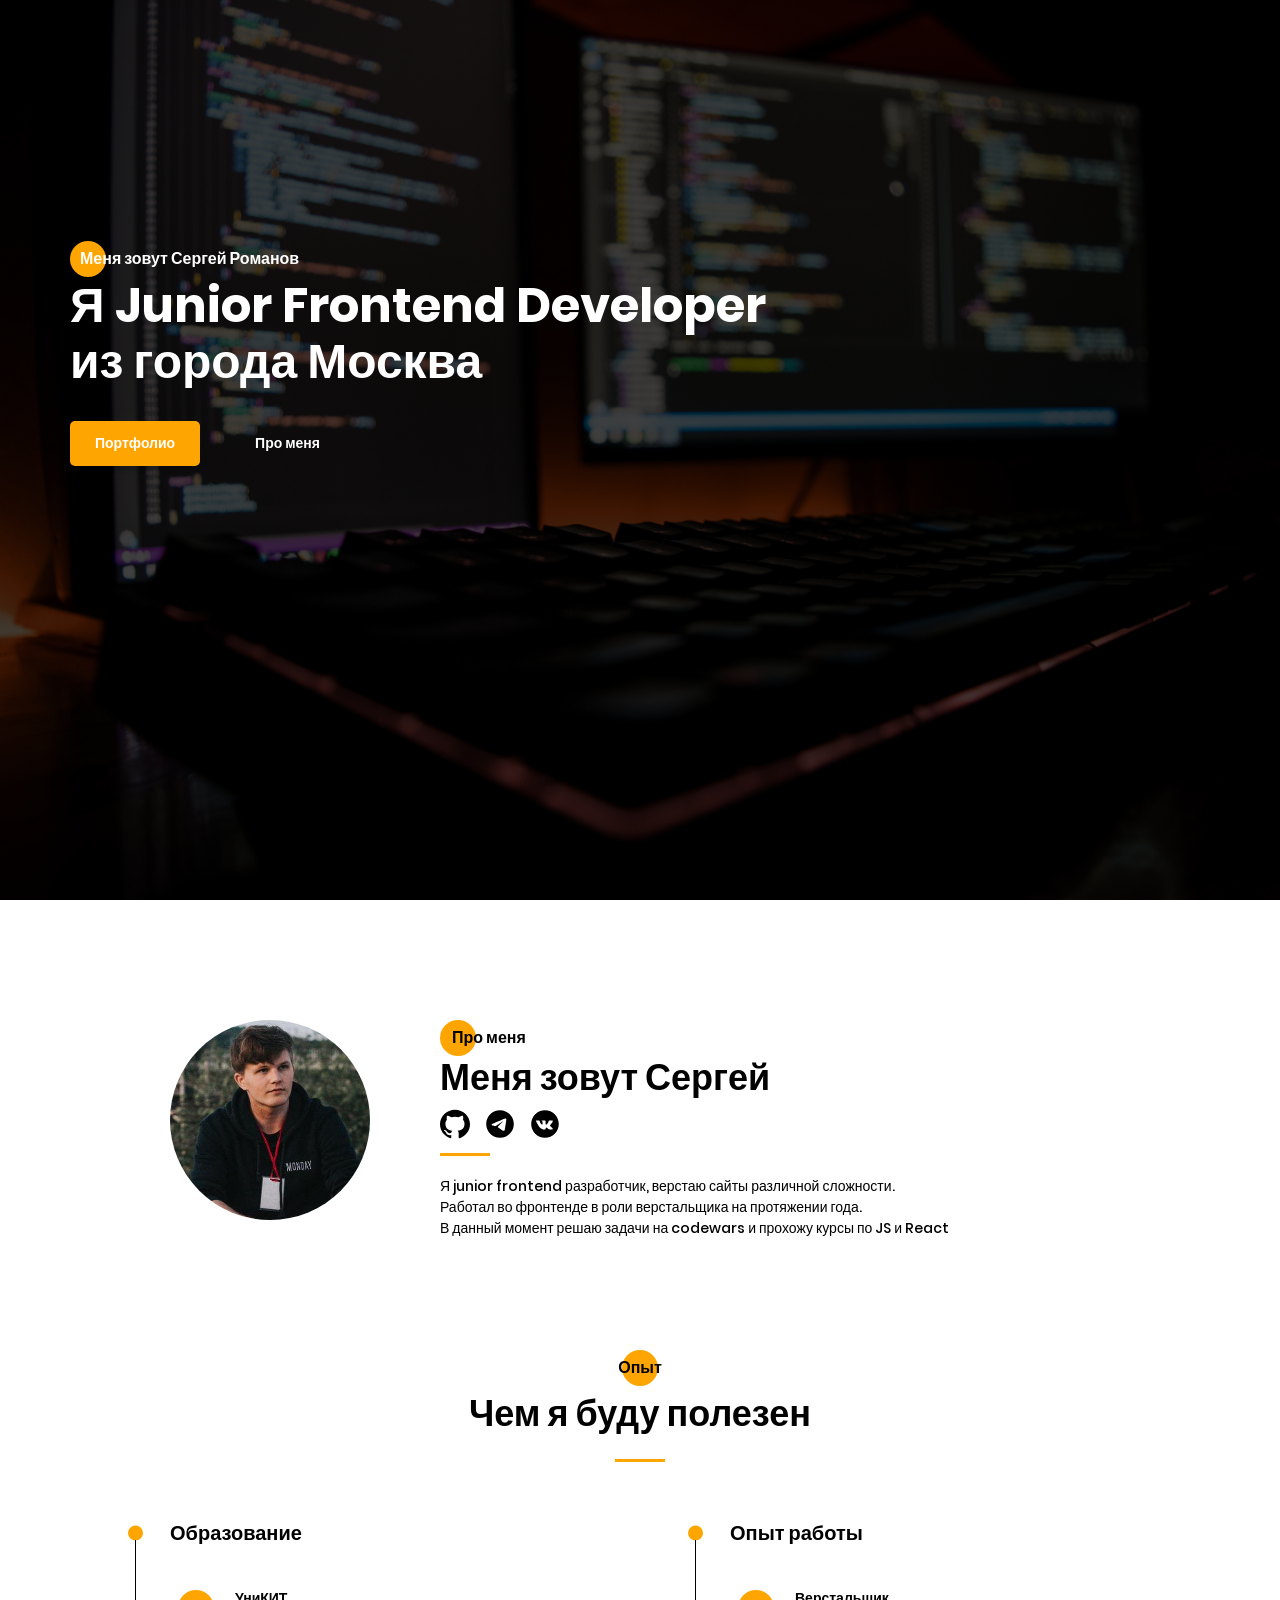
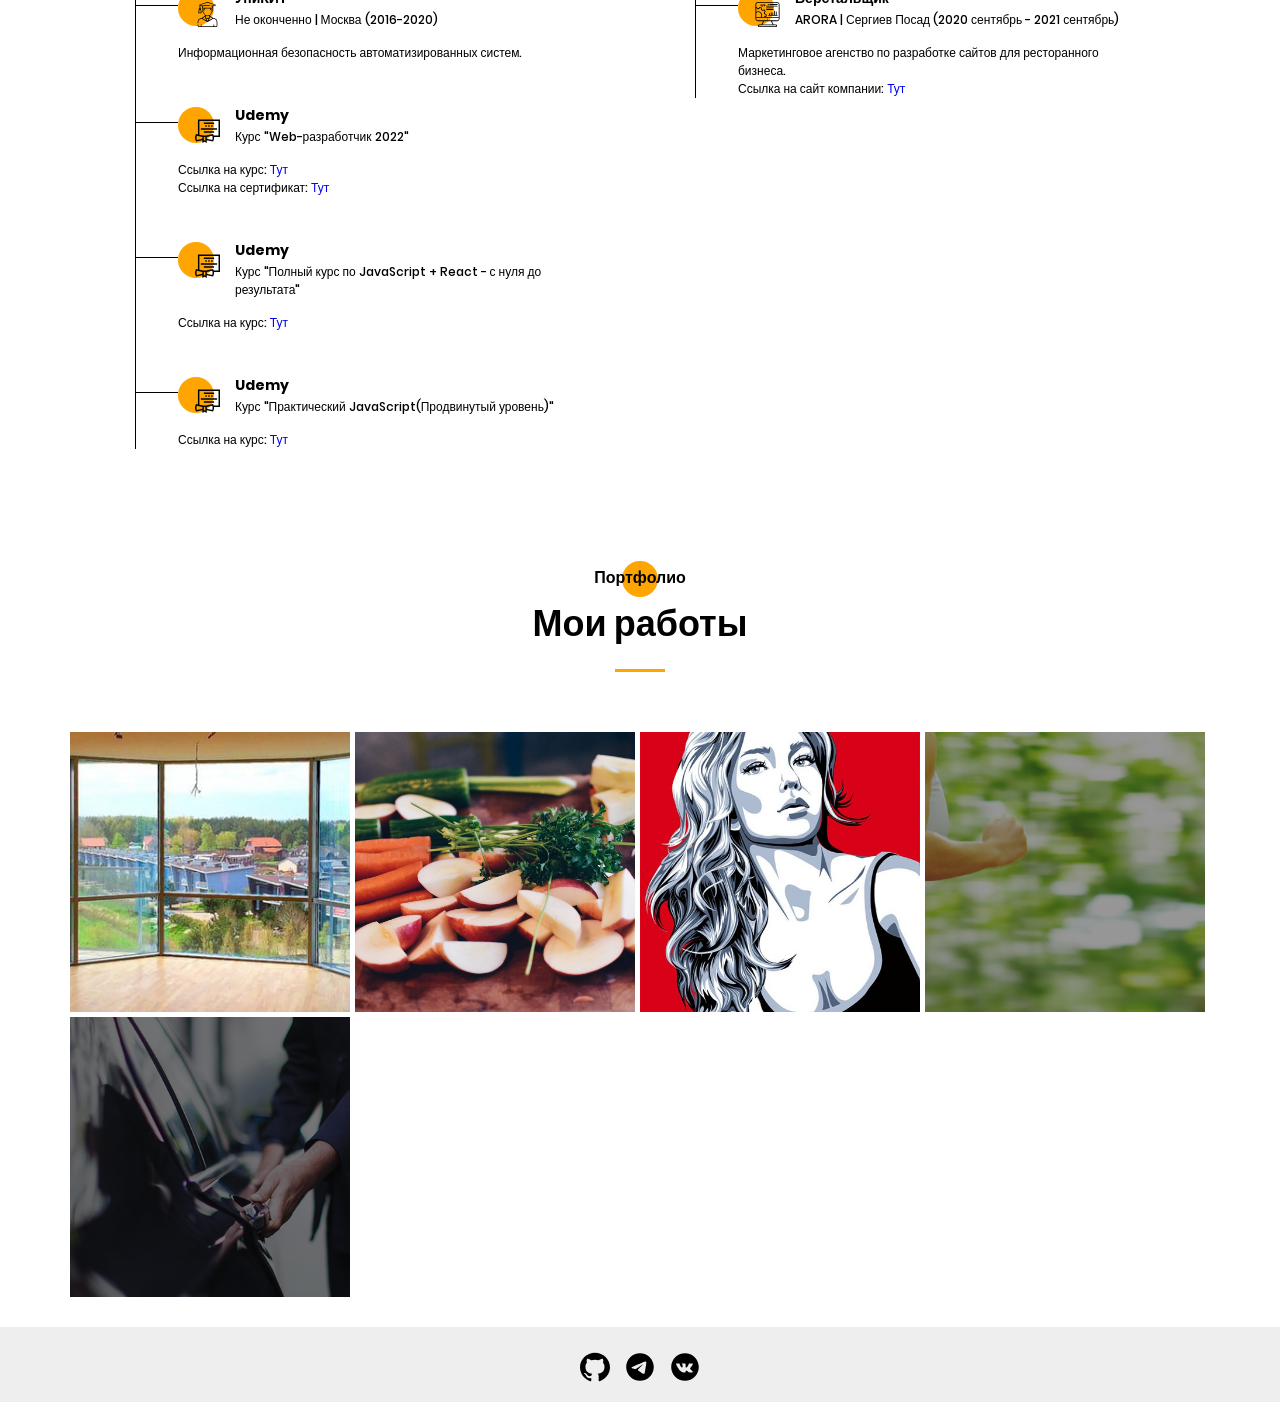
==== commit dbec23e4: "add new projects" ====
--- a/index.html
+++ b/index.html
@@ -18,297 +18,328 @@
 <body class="page__body">
   <div class="site-container">
     <main class="main">
-      
-      
+
+
       <section id="hero" class="hero">
-<!--     <a class="hero__hamburger" aria-label="Открыть меню сайта" href="#">
+        <!--     <a class="hero__hamburger" aria-label="Открыть меню сайта" href="#">
       <span></span>
     </a> -->
-  <div class="container">
-    <div class="hero__content">
-      <div class="hero__subtitle title title--fz16">Меня зовут Сергей Романов</div>
-      <h1 class="hero__title title title--fz48">Я Junior Frontend Developer из города Москва</h1>
-      <div class="hero__btns">
-        <a class="hero__portfolio-btn main-btn" href="#portfolio" aria-label="Перейти к списку работ">Портфолио</a>
-        <a class="hero__about-btn second-btn" href="#about" aria-label="Перейти к разделу 'Про меня'">Про меня</a>
-      </div>
-    </div>
-  </div>
-</section>
+        <div class="container">
+          <div class="hero__content">
+            <div class="hero__subtitle title title--fz16">Меня зовут Сергей Романов</div>
+            <h1 class="hero__title title title--fz48">Я Junior Frontend Developer из города Москва</h1>
+            <div class="hero__btns">
+              <a class="hero__portfolio-btn main-btn" href="#portfolio"
+                aria-label="Перейти к списку работ">Портфолио</a>
+              <a class="hero__about-btn second-btn" href="#about" aria-label="Перейти к разделу 'Про меня'">Про меня</a>
+            </div>
+          </div>
+        </div>
+      </section>
 
       <section id="about" class="about">
-    <div class="container">
-        <div class="about__inner">
+        <div class="container">
+          <div class="about__inner">
             <div class="about__img">
-                <picture>
-                  <source srcset="./img/about-img.avif" type="image/avif">
-                  <source srcset="./img/about-img.webp" type="image/webp">
-                  <img loading="lazy" src="./img/about-img.jpg" class="image" alt="">
-                </picture>
+              <picture>
+                <source srcset="./img/about-img.avif" type="image/avif">
+                <source srcset="./img/about-img.webp" type="image/webp">
+                <img loading="lazy" src="./img/about-img.jpg" class="image" alt="">
+              </picture>
             </div>
             <div class="about__content">
-                <h2 class="about__subtitle title title--fz16">Про меня</h2>
-                <div class="about__title title title--fz36">Меня зовут Сергей</div>
-                <ul class="social" title="">
-                  <li class="social__item">
-                    <a href="https://github.com/Flargoin" target="_blank" class="social__link social__link--fb" aria-label="Страница Github">
-                      <svg>
-                        <use xlink:href="img/sprite.svg#Github"></use>
-                      </svg>
-                    </a>
-                  </li>
-                  <li class="social__item">
-                    <a href="https://t.me/K4rik4tur4" target="_blank" class="social__link social__link--fb" aria-label="Страница Github">
-                      <svg>
-                        <use xlink:href="img/sprite.svg#tg"></use>
-                      </svg>
-                    </a>
-                  </li>
-                  <li class="social__item">
-                    <a href="https://vk.com/k4rik4tur4" target="_blank" class="social__link social__link--fb" aria-label="Страница Github">
-                      <svg>
-                        <use xlink:href="img/sprite.svg#vk"></use>
-                      </svg>
-                    </a>
-                  </li>
-                </ul>
-                <div class="divider"></div>
-                <p class="about__text">
-                 Я junior frontend разработчик, верстаю сайты различной сложности. <br>
-                 Работал во фронтенде в роли верстальщика на протяжении года. <br>
-                 В данный момент решаю задачи на codewars и прохожу курсы по JS и React <br>
-                </p>
-            </div>
+              <h2 class="about__subtitle title title--fz16">Про меня</h2>
+              <div class="about__title title title--fz36">Меня зовут Сергей</div>
+              <ul class="social" title="">
+                <li class="social__item">
+                  <a href="https://github.com/Flargoin" target="_blank" class="social__link social__link--fb"
+                    aria-label="Страница Github">
+                    <svg>
+                      <use xlink:href="img/sprite.svg#Github"></use>
+                    </svg>
+                  </a>
+                </li>
+                <li class="social__item">
+                  <a href="https://t.me/K4rik4tur4" target="_blank" class="social__link social__link--fb"
+                    aria-label="Страница Github">
+                    <svg>
+                      <use xlink:href="img/sprite.svg#tg"></use>
+                    </svg>
+                  </a>
+                </li>
+                <li class="social__item">
+                  <a href="https://vk.com/k4rik4tur4" target="_blank" class="social__link social__link--fb"
+                    aria-label="Страница Github">
+                    <svg>
+                      <use xlink:href="img/sprite.svg#vk"></use>
+                    </svg>
+                  </a>
+                </li>
+              </ul>
+              <div class="divider"></div>
+              <p class="about__text">
+                Я junior frontend разработчик, верстаю сайты различной сложности. <br>
+                Работал во фронтенде в роли верстальщика на протяжении года. <br>
+                В данный момент решаю задачи на codewars и прохожу курсы по JS и React <br>
+              </p>
+            </div>
+          </div>
         </div>
-    </div>
-</section>
+      </section>
 
       <section id="resume" class="resume">
-  <div class="container">
-    <h2 class="title title--fz16 resume__title">Опыт</h2>
-    <div class="title title--fz36 resume__subtitle">Чем я буду полезен</div>
-    <div class="divider"></div>
-
-    <div class="resume__wrapper">
-      <div class="resume__column">
-        <h3 class="title title--fz20 resume__column-title">Образование</h3>
-        <ul>
-          <li>
-            <div class="resume__item">
-              <div class="resume__item-head">
-                <div class="resume__item-icon">
-                  <svg class="">
-                    <use xlink:href="img/sprite.svg#University"></use>
-                  </svg>
-                </div>
-                <h4 class="title title--fz14 resume__item-title">
-                  УниКИТ
-                </h4>
-                <div class="resume__item-location">
-                  Не оконченно | Москва (2016-2020)
-                </div>
-              </div>
-              <div class="resume__item-body">
-                Информационная безопасность автоматизированных систем.
-              </div>
-            </div>
-          </li>
-          <li>
-            <div class="resume__item">
-              <div class="resume__item-head">
-                <div class="resume__item-icon">
-                  <svg class="">
-                    <use xlink:href="img/sprite.svg#Courses"></use>
-                  </svg>
-                </div>
-                <h4 class="title title--fz14 resume__item-title">
-                  Udemy
-                </h4>
-                <div class="resume__item-location">
-                  Курс "Web-разработчик 2022"
-                </div>
-              </div>
-
-              <div class="resume__item-body">
-                Ссылка на курс: <a target="_blank" href="https://www.udemy.com/course/webdeveloper/"
-                  aria-label="Ссылка на курс">Тут</a><br>
-                Ссылка на сертификат: <a target="_blank"
-                  href="https://udemy-certificate.s3.amazonaws.com/pdf/UC-37248fbf-ba87-4521-9a30-e60931971bc7.pdf"
-                  aria-label="Ссылка на сертификат">Тут</a> <br>
-              </div>
-            </div>
-          </li>
-          <li>
-            <div class="resume__item">
-              <div class="resume__item-head">
-                <div class="resume__item-icon">
-                  <svg class="">
-                    <use xlink:href="img/sprite.svg#Courses"></use>
-                  </svg>
-                </div>
-                <h4 class="title title--fz14 resume__item-title">
-                  Udemy
-                </h4>
-                <div class="resume__item-location">
-                  Курс "Полный курс по JavaScript + React - с нуля до результата"
-                </div>
-              </div>
-
-              <div class="resume__item-body">
-                Ссылка на курс:
-                <a target="_blank" href="https://www.udemy.com/course/webdeveloper/" aria-label="Ссылка на курс">Тут</a><br>
-              </div>
-            </div>
-          </li>
-          <li>
-            <div class="resume__item">
-              <div class="resume__item-head">
-                <div class="resume__item-icon">
-                  <svg class="">
-                    <use xlink:href="img/sprite.svg#Courses"></use>
-                  </svg>
-                </div>
-                <h4 class="title title--fz14 resume__item-title">
-                  Udemy
-                </h4>
-                <div class="resume__item-location">
-                  Курс "Практический JavaScript(Продвинутый уровень)"
-                </div>
-              </div>
-
-              <div class="resume__item-body">
-                Ссылка на курс:
-                <a target="_blank" href="https://www.udemy.com/course/webdeveloper/" aria-label="Ссылка на курс">Тут</a><br>
-              </div>
-            </div>
-          </li>
-        </ul>
-      </div>
-
-      <div class="resume__column">
-        <h3 class="title title--fz20 resume__column-title">Опыт работы</h3>
-
-        <ul>
-          <li>
-            <div class="resume__item">
-              <div class="resume__item-head">
-                <div class="resume__item-icon">
-                  <svg class="">
-                    <use xlink:href="img/sprite.svg#Developer"></use>
-                  </svg>
-                </div>
-                <h4 class="title title--fz14 resume__item-title">
-                  Верстальщик
-                </h4>
-                <div class="resume__item-location">
-                  ARORA | Сергиев Посад (2020 сентябрь - 2021 сентябрь)
-                </div>
-              </div>
-
-              <div class="resume__item-body">
-                Маркетинговое агенство по разработке сайтов для ресторанного бизнеса. <br>
-                Ссылка на сайт компании: <a target="_blank" href="https://arora.pro/"
-                  aria-label="Ссылка на сайт компании">Тут</a>
-              </div>
-            </div>
-          </li>
-        </ul>
-      </div>
-    </div>
-  </div>
-</section>
+        <div class="container">
+          <h2 class="title title--fz16 resume__title">Опыт</h2>
+          <div class="title title--fz36 resume__subtitle">Чем я буду полезен</div>
+          <div class="divider"></div>
+
+          <div class="resume__wrapper">
+            <div class="resume__column">
+              <h3 class="title title--fz20 resume__column-title">Образование</h3>
+              <ul>
+                <li>
+                  <div class="resume__item">
+                    <div class="resume__item-head">
+                      <div class="resume__item-icon">
+                        <svg class="">
+                          <use xlink:href="img/sprite.svg#University"></use>
+                        </svg>
+                      </div>
+                      <h4 class="title title--fz14 resume__item-title">
+                        УниКИТ
+                      </h4>
+                      <div class="resume__item-location">
+                        Не оконченно | Москва (2016-2020)
+                      </div>
+                    </div>
+                    <div class="resume__item-body">
+                      Информационная безопасность автоматизированных систем.
+                    </div>
+                  </div>
+                </li>
+                <li>
+                  <div class="resume__item">
+                    <div class="resume__item-head">
+                      <div class="resume__item-icon">
+                        <svg class="">
+                          <use xlink:href="img/sprite.svg#Courses"></use>
+                        </svg>
+                      </div>
+                      <h4 class="title title--fz14 resume__item-title">
+                        Udemy
+                      </h4>
+                      <div class="resume__item-location">
+                        Курс "Web-разработчик 2022"
+                      </div>
+                    </div>
+
+                    <div class="resume__item-body">
+                      Ссылка на курс: <a target="_blank" href="https://www.udemy.com/course/webdeveloper/"
+                        aria-label="Ссылка на курс">Тут</a><br>
+                      Ссылка на сертификат: <a target="_blank"
+                        href="https://udemy-certificate.s3.amazonaws.com/pdf/UC-37248fbf-ba87-4521-9a30-e60931971bc7.pdf"
+                        aria-label="Ссылка на сертификат">Тут</a> <br>
+                    </div>
+                  </div>
+                </li>
+                <li>
+                  <div class="resume__item">
+                    <div class="resume__item-head">
+                      <div class="resume__item-icon">
+                        <svg class="">
+                          <use xlink:href="img/sprite.svg#Courses"></use>
+                        </svg>
+                      </div>
+                      <h4 class="title title--fz14 resume__item-title">
+                        Udemy
+                      </h4>
+                      <div class="resume__item-location">
+                        Курс "Полный курс по JavaScript + React - с нуля до результата"
+                      </div>
+                    </div>
+
+                    <div class="resume__item-body">
+                      Ссылка на курс:
+                      <a target="_blank" href="https://www.udemy.com/course/webdeveloper/"
+                        aria-label="Ссылка на курс">Тут</a><br>
+                    </div>
+                  </div>
+                </li>
+                <li>
+                  <div class="resume__item">
+                    <div class="resume__item-head">
+                      <div class="resume__item-icon">
+                        <svg class="">
+                          <use xlink:href="img/sprite.svg#Courses"></use>
+                        </svg>
+                      </div>
+                      <h4 class="title title--fz14 resume__item-title">
+                        Udemy
+                      </h4>
+                      <div class="resume__item-location">
+                        Курс "Практический JavaScript(Продвинутый уровень)"
+                      </div>
+                    </div>
+
+                    <div class="resume__item-body">
+                      Ссылка на курс:
+                      <a target="_blank" href="https://www.udemy.com/course/webdeveloper/"
+                        aria-label="Ссылка на курс">Тут</a><br>
+                    </div>
+                  </div>
+                </li>
+              </ul>
+            </div>
+
+            <div class="resume__column">
+              <h3 class="title title--fz20 resume__column-title">Опыт работы</h3>
+
+              <ul>
+                <li>
+                  <div class="resume__item">
+                    <div class="resume__item-head">
+                      <div class="resume__item-icon">
+                        <svg class="">
+                          <use xlink:href="img/sprite.svg#Developer"></use>
+                        </svg>
+                      </div>
+                      <h4 class="title title--fz14 resume__item-title">
+                        Верстальщик
+                      </h4>
+                      <div class="resume__item-location">
+                        ARORA | Сергиев Посад (2020 сентябрь - 2021 сентябрь)
+                      </div>
+                    </div>
+
+                    <div class="resume__item-body">
+                      Маркетинговое агенство по разработке сайтов для ресторанного бизнеса. <br>
+                      Ссылка на сайт компании: <a target="_blank" href="https://arora.pro/"
+                        aria-label="Ссылка на сайт компании">Тут</a>
+                    </div>
+                  </div>
+                </li>
+              </ul>
+            </div>
+          </div>
+        </div>
+      </section>
 
 
       <section id="portfolio" class="portfolio">
-  <div class="container">
-    <h2 class="title title--fz16 centered portfolio__title">Портфолио</h2>
-    <div class="title title--fz36 centered portfolio__subtitle">Мои работы</div>
-    <div class="divider"></div>
-
-    <div class="portfolio__wrapper">
-      <div class="portfolio__item">
-        <a href="/portfolio/Irvas/index.html" target="_blank">
-          <img loading="lazy" src="../img/Irvas.jpg" class="image" width="280" height="280" alt="Irvas">
-        <div class="portfolio__item-inner">
-          <h3 class="title title--fz20 portfolio__item-title">
-            Irvas
-          </h3>
-          <p class="portfolio__item-text">
-            Окна и остекление балконов
-          </p>
-        </div>
-        </a>
-      </div>
-      <div class="portfolio__item">
-        <a href="/portfolio/Food/index.html" target="_blank">
-          <img loading="lazy" src="../img/Food.jpg" class="image" width="280" height="280" alt="Food">
-        <div class="portfolio__item-inner">
-          <h3 class="title title--fz20 portfolio__item-title">
-            Food
-          </h3>
-          <p class="portfolio__item-text">
-            Сайт здорового питания
-          </p>
-        </div>
-        </a>
-      </div>
-      <div class="portfolio__item">
-        <a href="/portfolio/Picture/index.html" target="_blank">
-          <img loading="lazy" src="../img/Picture.jpg" class="image" width="280" height="280" alt="Picture">
-        <div class="portfolio__item-inner">
-          <h3 class="title title--fz20 portfolio__item-title">
-            Картины.art
-          </h3>
-          <p class="portfolio__item-text">
-            Сайт для заказа портретов
-          </p>
-        </div>
-        </a>
-      </div>
-    </div>
-</section>
+        <div class="container">
+          <h2 class="title title--fz16 centered portfolio__title">Портфолио</h2>
+          <div class="title title--fz36 centered portfolio__subtitle">Мои работы</div>
+          <div class="divider"></div>
+
+          <div class="portfolio__wrapper">
+            <div class="portfolio__item">
+              <a href="/portfolio/Irvas/index.html" target="_blank">
+                <img loading="lazy" src="./img/Irvas.jpg" class="image" width="280" height="280" alt="Irvas">
+                <div class="portfolio__item-inner">
+                  <h3 class="title title--fz20 portfolio__item-title">
+                    Irvas
+                  </h3>
+                  <p class="portfolio__item-text">
+                    Окна и остекление балконов
+                  </p>
+                </div>
+              </a>
+            </div>
+            <div class="portfolio__item">
+              <a href="/portfolio/Food/index.html" target="_blank">
+                <img loading="lazy" src="./img/Food.jpg" class="image" width="280" height="280" alt="Food">
+                <div class="portfolio__item-inner">
+                  <h3 class="title title--fz20 portfolio__item-title">
+                    Food
+                  </h3>
+                  <p class="portfolio__item-text">
+                    Сайт здорового питания
+                  </p>
+                </div>
+              </a>
+            </div>
+            <div class="portfolio__item">
+              <a href="/portfolio/Picture/index.html" target="_blank">
+                <img loading="lazy" src="./img/Picture.jpg" class="image" width="280" height="280" alt="Picture">
+                <div class="portfolio__item-inner">
+                  <h3 class="title title--fz20 portfolio__item-title">
+                    Картины.art
+                  </h3>
+                  <p class="portfolio__item-text">
+                    Сайт для заказа портретов
+                  </p>
+                </div>
+              </a>
+            </div>
+            <div class="portfolio__item">
+              <a href="/portfolio/Pulse/index.html" target="_blank">
+                <img loading="lazy" src="./img/Pulse.jpg" class="image" width="280" height="280" alt="Pulse">
+                <div class="portfolio__item-inner">
+                  <h3 class="title title--fz20 portfolio__item-title">
+                    Pulse
+                  </h3>
+                  <p class="portfolio__item-text">
+                    Сайт для выбора пульсометра
+                  </p>
+                </div>
+              </a>
+            </div>
+            <div class="portfolio__item">
+              <a href="/portfolio/Uber/index.html" target="_blank">
+                <img loading="lazy" src="./img/Uber.jpg" class="image" width="280" height="280" alt="Uber">
+                <div class="portfolio__item-inner">
+                  <h3 class="title title--fz20 portfolio__item-title">
+                    Uber
+                  </h3>
+                  <p class="portfolio__item-text">
+                    Сайт для заказа такси
+                  </p>
+                </div>
+              </a>
+            </div>
+          </div>
+      </section>
 
 
     </main>
-      <footer class="footer">
-  <div class="container">
-    <div class="footer__inner">
-<!--       <a class="footer__policy" target="_blank" href="./privacy.html">
+    <footer class="footer">
+      <div class="container">
+        <div class="footer__inner">
+          <!--       <a class="footer__policy" target="_blank" href="./privacy.html">
         Политика конфиденциальности
       </a> -->
 
-      <div class="footer__social">
-        <ul class="social" title="">
-          <li class="social__item">
-            <a href="https://github.com/Flargoin" target="_blank" class="social__link social__link--fb" aria-label="Страница Github">
-              <svg>
-                <use xlink:href="img/sprite.svg#Github"></use>
-              </svg>
-            </a>
-          </li>
-          <li class="social__item">
-            <a href="https://t.me/K4rik4tur4" target="_blank" class="social__link social__link--fb" aria-label="Страница Github">
-              <svg>
-                <use xlink:href="img/sprite.svg#tg"></use>
-              </svg>
-            </a>
-          </li>
-          <li class="social__item">
-            <a href="https://vk.com/k4rik4tur4" target="_blank" class="social__link social__link--fb" aria-label="Страница Github">
-              <svg>
-                <use xlink:href="img/sprite.svg#vk"></use>
-              </svg>
-            </a>
-          </li>
-        </ul>
+          <div class="footer__social">
+            <ul class="social" title="">
+              <li class="social__item">
+                <a href="https://github.com/Flargoin" target="_blank" class="social__link social__link--fb"
+                  aria-label="Страница Github">
+                  <svg>
+                    <use xlink:href="img/sprite.svg#Github"></use>
+                  </svg>
+                </a>
+              </li>
+              <li class="social__item">
+                <a href="https://t.me/K4rik4tur4" target="_blank" class="social__link social__link--fb"
+                  aria-label="Страница Github">
+                  <svg>
+                    <use xlink:href="img/sprite.svg#tg"></use>
+                  </svg>
+                </a>
+              </li>
+              <li class="social__item">
+                <a href="https://vk.com/k4rik4tur4" target="_blank" class="social__link social__link--fb"
+                  aria-label="Страница Github">
+                  <svg>
+                    <use xlink:href="img/sprite.svg#vk"></use>
+                  </svg>
+                </a>
+              </li>
+            </ul>
+          </div>
+        </div>
       </div>
-    </div>
-  </div>
-</footer>
-
-
-      
-
+    </footer>
   </div>
 </body>
 
